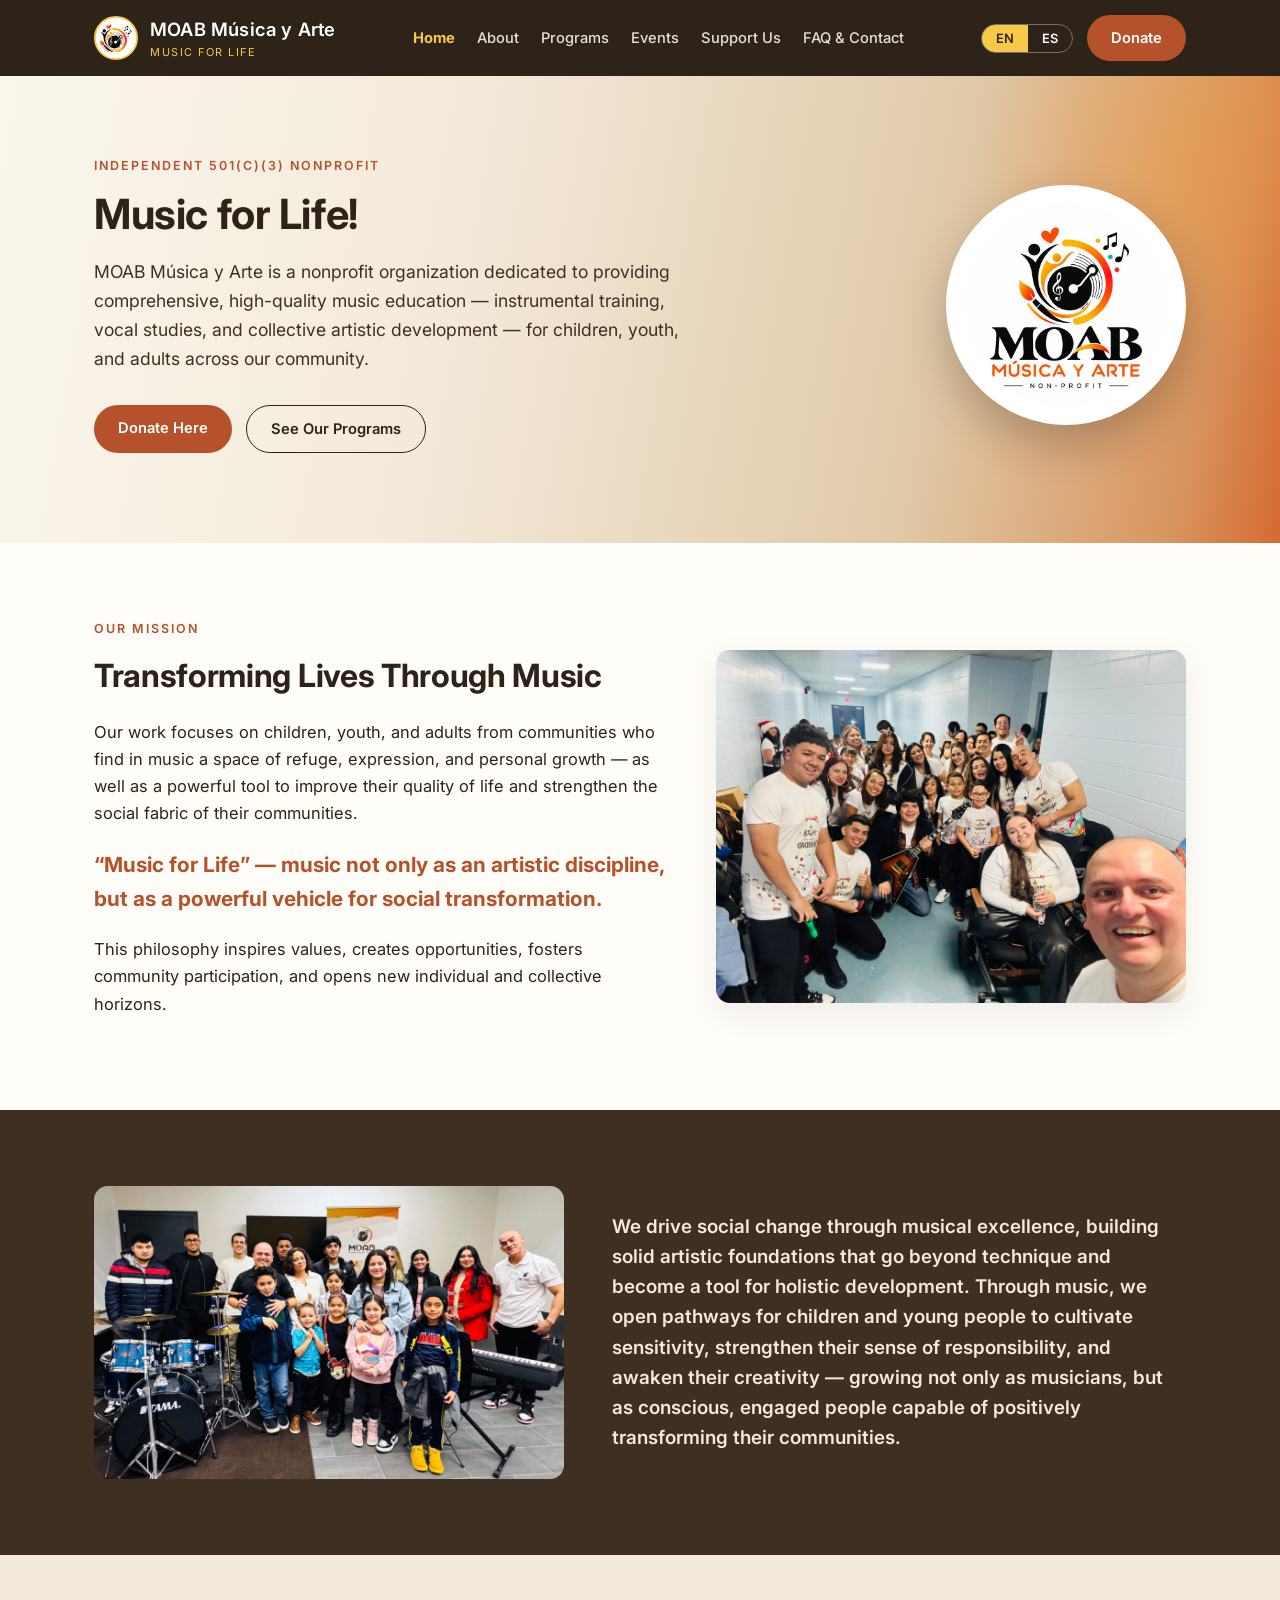
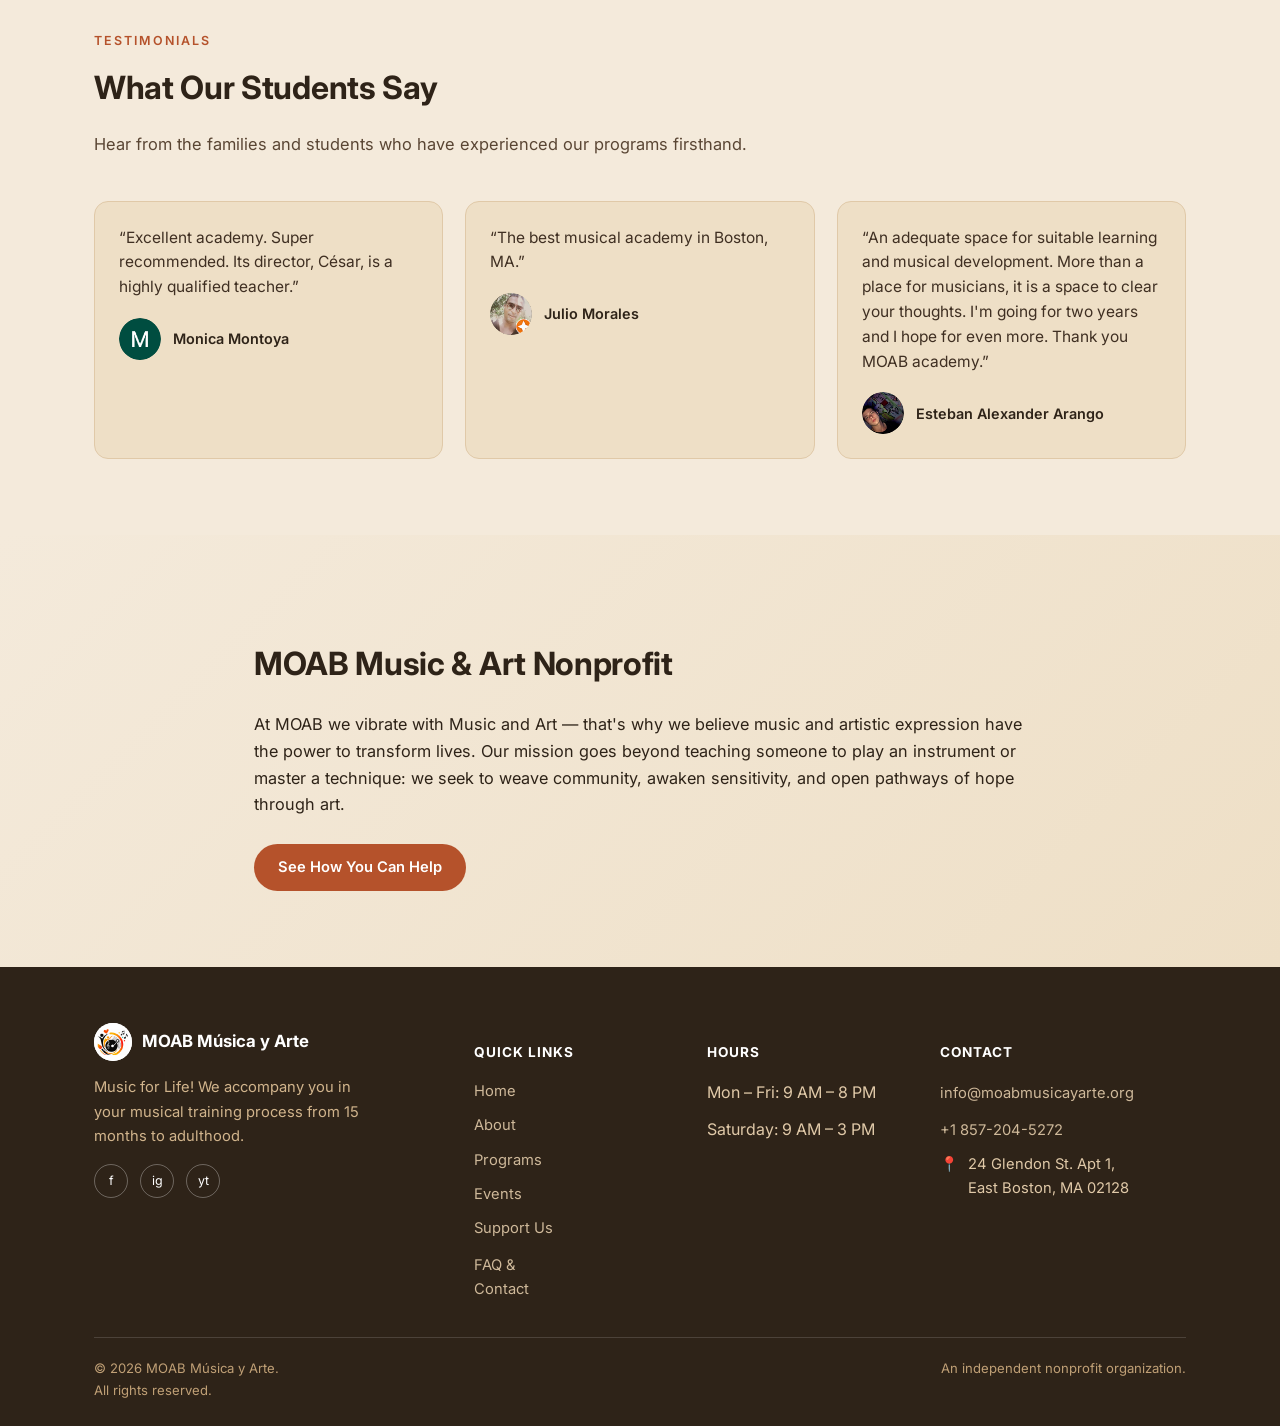
==== index.html @ 59fbeb90 "Add Givebutter widget library to all pages Co-Authored-By: Claude Opus 5.5 <noreply@anthropic.com> C" ====
<!DOCTYPE html>
<html lang="en" data-lang="en">
<head>
<meta charset="UTF-8">
<meta name="viewport" content="width=device-width, initial-scale=1.0">
<title>MOAB Música y Arte | Nonprofit — Music for Life</title>
<meta name="description" content="MOAB Música y Arte is an independent nonprofit dedicated to transforming lives through comprehensive music education for children, youth, and adults.">
<link rel="icon" type="image/png" href="images/favicon.png">
<link rel="preconnect" href="https://fonts.googleapis.com">
<link href="https://fonts.googleapis.com/css2?family=Inter:wght@400;500;600;700;800&display=swap" rel="stylesheet">
<link rel="stylesheet" href="css/styles.css">
<script async src="https://widgets.givebutter.com/latest.umd.cjs?acct=FN88a8VwuXgsl26n&p=other"></script>
</head>
<body>

<header>
  <div class="header-inner wrap">
    <a class="brand-group" href="index.html">
      <img src="images/logo-icon.png" alt="MOAB Música y Arte logo">
      <div class="brand">MOAB Música y Arte
        <small><span data-i18n-en>Music for Life</span><span data-i18n-es>Música para la Vida</span></small>
      </div>
    </a>
    <nav id="siteNav">
      <a href="index.html" class="active"><span data-i18n-en>Home</span><span data-i18n-es>Inicio</span></a>
      <a href="pages/about.html"><span data-i18n-en>About</span><span data-i18n-es>Nosotros</span></a>
      <a href="pages/programs.html"><span data-i18n-en>Programs</span><span data-i18n-es>Programas</span></a>
      <a href="pages/events.html"><span data-i18n-en>Events</span><span data-i18n-es>Eventos</span></a>
      <a href="pages/support.html"><span data-i18n-en>Support Us</span><span data-i18n-es>Apóyanos</span></a>
      <a href="pages/faq-contact.html"><span data-i18n-en>FAQ &amp; Contact</span><span data-i18n-es>FAQ y Contacto</span></a>
    </nav>
    <div class="header-actions">
      <div class="lang-toggle">
        <button type="button" data-set-lang="en" class="active">EN</button>
        <button type="button" data-set-lang="es">ES</button>
      </div>
      <a class="btn btn-gold" href="https://www.zeffy.com/en-US/donation-form/donate-to-make-a-difference-20877" target="_blank" rel="noopener">
        <span data-i18n-en>Donate</span><span data-i18n-es>Donar</span>
      </a>
      <button type="button" class="nav-toggle" id="navToggle" aria-label="Toggle navigation" aria-expanded="false">&#9776;</button>
    </div>
  </div>
</header>

<section class="hero">
  <div class="wrap hero-inner">
    <div class="hero-text">
      <div class="eyebrow"><span data-i18n-en>Independent 501(c)(3) Nonprofit</span><span data-i18n-es>Organización Sin Fines de Lucro Independiente</span></div>
      <h1><span data-i18n-en>Music for Life!</span><span data-i18n-es>¡Música para la Vida!</span></h1>
      <p class="lead">
        <span data-i18n-en>MOAB Música y Arte is a nonprofit organization dedicated to providing comprehensive, high-quality music education — instrumental training, vocal studies, and collective artistic development — for children, youth, and adults across our community.</span>
        <span data-i18n-es>MOAB Música y Arte es una organización sin fines de lucro dedicada a brindar educación musical integral y de alta calidad en formación instrumental, estudios vocales y procesos de desarrollo artístico colectivo, para niños, jóvenes y adultos de nuestra comunidad.</span>
      </p>
      <div class="hero-ctas">
        <a class="btn btn-gold" href="https://www.zeffy.com/en-US/donation-form/donate-to-make-a-difference-20877" target="_blank" rel="noopener">
          <span data-i18n-en>Donate Here</span><span data-i18n-es>Dona Aquí</span>
        </a>
        <a class="btn btn-outline" href="pages/programs.html"><span data-i18n-en>See Our Programs</span><span data-i18n-es>Ver Programas</span></a>
      </div>
    </div>
    <img class="hero-logo" src="images/logo.jpg" alt="MOAB Música y Arte logo">
  </div>
</section>

<section class="mission" id="mission">
  <div class="wrap mission-grid">
    <div>
      <div class="section-head" style="margin-bottom:0;">
        <div class="eyebrow"><span data-i18n-en>Our Mission</span><span data-i18n-es>Nuestra Misión</span></div>
        <h2><span data-i18n-en>Transforming Lives Through Music</span><span data-i18n-es>Transformando Vidas a través de la Música</span></h2>
      </div>
      <p>
        <span data-i18n-en>Our work focuses on children, youth, and adults from communities who find in music a space of refuge, expression, and personal growth — as well as a powerful tool to improve their quality of life and strengthen the social fabric of their communities.</span>
        <span data-i18n-es>Nuestro trabajo se centra en niños, jóvenes y adultos de comunidades que encuentran en la música un espacio de refugio, expresión y crecimiento personal, así como una poderosa herramienta para mejorar su calidad de vida y fortalecer el tejido social de sus entornos.</span>
      </p>
      <p class="quote">
        <span data-i18n-en>“Music for Life” — music not only as an artistic discipline, but as a powerful vehicle for social transformation.</span>
        <span data-i18n-es>«Música para la Vida» — la música no solo como disciplina artística, sino como un poderoso vehículo de transformación social.</span>
      </p>
      <p>
        <span data-i18n-en>This philosophy inspires values, creates opportunities, fosters community participation, and opens new individual and collective horizons.</span>
        <span data-i18n-es>Esta filosofía inspira valores, crea oportunidades, fomenta la participación comunitaria y abre nuevos horizontes individuales y colectivos.</span>
      </p>
    </div>
    <figure>
      <img src="images/gallery/students-group.jpg" alt="MOAB Música y Arte students">
    </figure>
  </div>
</section>

<section class="impact">
  <div class="wrap impact-grid">
    <figure>
      <img src="images/gallery/moab-in-boston.jpg" alt="MOAB Música y Arte in Boston">
    </figure>
    <p>
      <span data-i18n-en>We drive social change through musical excellence, building solid artistic foundations that go beyond technique and become a tool for holistic development. Through music, we open pathways for children and young people to cultivate sensitivity, strengthen their sense of responsibility, and awaken their creativity — growing not only as musicians, but as conscious, engaged people capable of positively transforming their communities.</span>
      <span data-i18n-es>Impulsamos el cambio social a través de la excelencia musical, construyendo bases artísticas sólidas que van más allá de la técnica y se convierten en una herramienta para el desarrollo integral. A través de la música, abrimos caminos para que niños y jóvenes cultiven la sensibilidad, fortalezcan su sentido de responsabilidad y despierten su creatividad, creciendo no solo como músicos, sino como personas conscientes y comprometidas, capaces de transformar positivamente sus comunidades.</span>
    </p>
  </div>
</section>

<section class="testimonials" id="testimonials">
  <div class="wrap">
    <div class="section-head">
      <div class="eyebrow">Testimonials</div>
      <h2><span data-i18n-en>What Our Students Say</span><span data-i18n-es>Lo Que Dicen Nuestros Estudiantes</span></h2>
      <p><span data-i18n-en>Hear from the families and students who have experienced our programs firsthand.</span><span data-i18n-es>Escucha a las familias y estudiantes que han vivido nuestros programas de primera mano.</span></p>
    </div>
    <div class="testimonial-grid">
      <div class="testimonial-card">
        <p class="quote-text">
          <span data-i18n-en>“Excellent academy. Super recommended. Its director, César, is a highly qualified teacher.”</span>
          <span data-i18n-es>«Excelente academia. Súper recomendada. Su director, César, es un profesor altamente calificado.»</span>
        </p>
        <div class="testimonial-author">
          <img src="images/testimonials/monica-montoya.png" alt="Monica Montoya">
          <span>Monica Montoya</span>
        </div>
      </div>
      <div class="testimonial-card">
        <p class="quote-text">
          <span data-i18n-en>“The best musical academy in Boston, MA.”</span>
          <span data-i18n-es>«La mejor academia musical en Boston, MA.»</span>
        </p>
        <div class="testimonial-author">
          <img src="images/testimonials/julio-morales.png" alt="Julio Morales">
          <span>Julio Morales</span>
        </div>
      </div>
      <div class="testimonial-card">
        <p class="quote-text">
          <span data-i18n-en>“An adequate space for suitable learning and musical development. More than a place for musicians, it is a space to clear your thoughts. I'm going for two years and I hope for even more. Thank you MOAB academy.”</span>
          <span data-i18n-es>«Un espacio adecuado para el aprendizaje y desarrollo musical. Más que un lugar para músicos, es un espacio para despejar la mente. Llevo dos años y espero muchos más. Gracias academia MOAB.»</span>
        </p>
        <div class="testimonial-author">
          <img src="images/testimonials/esteban-alexander-arango.png" alt="Esteban Alexander Arango">
          <span>Esteban Alexander Arango</span>
        </div>
      </div>
    </div>
  </div>
</section>

<section class="statement">
  <div class="wrap statement-inner">
    <h2><span data-i18n-en>MOAB Music &amp; Art Nonprofit</span><span data-i18n-es>MOAB Música y Arte Nonprofit</span></h2>
    <p>
      <span data-i18n-en>At MOAB we vibrate with Music and Art — that's why we believe music and artistic expression have the power to transform lives. Our mission goes beyond teaching someone to play an instrument or master a technique: we seek to weave community, awaken sensitivity, and open pathways of hope through art.</span>
      <span data-i18n-es>En MOAB vibramos con la Música y el Arte, es por esto que creemos que la música y las expresiones artísticas tienen el poder de transformar vidas. Nuestra misión va más allá de enseñar a tocar un instrumento o dominar una técnica: buscamos tejer comunidad, despertar sensibilidad y abrir caminos de esperanza a través del arte.</span>
    </p>
    <a class="btn" href="pages/support.html">
      <span data-i18n-en>See How You Can Help</span><span data-i18n-es>Mira Cómo Puedes Ayudar</span>
    </a>
  </div>
</section>

<footer id="contact">
  <div class="wrap">
    <div class="footer-grid">
      <div>
        <div class="footer-brand">
          <img src="images/logo-icon.png" alt="MOAB logo">
          <span>MOAB Música y Arte</span>
        </div>
        <p style="max-width:280px; font-size:0.92rem; color:#D1B48C;">
          <span data-i18n-en>Music for Life! We accompany you in your musical training process from 15 months to adulthood.</span>
          <span data-i18n-es>¡Música para la Vida! Te acompañamos en tu proceso de formación musical desde los 15 meses hasta la adultez.</span>
        </p>
        <div class="socials">
          <a href="https://www.facebook.com/moabacademiamusica" target="_blank" rel="noopener" aria-label="Facebook">f</a>
          <a href="https://www.instagram.com/moab_academia_musica/" target="_blank" rel="noopener" aria-label="Instagram">ig</a>
          <a href="https://youtube.com/@MoabAcademia?si=XvDRwm4BklLlCstu" target="_blank" rel="noopener" aria-label="YouTube">yt</a>
        </div>
      </div>
      <div>
        <h4><span data-i18n-en>Quick Links</span><span data-i18n-es>Enlaces</span></h4>
        <ul>
          <li><a href="index.html"><span data-i18n-en>Home</span><span data-i18n-es>Inicio</span></a></li>
          <li><a href="pages/about.html"><span data-i18n-en>About</span><span data-i18n-es>Nosotros</span></a></li>
          <li><a href="pages/programs.html"><span data-i18n-en>Programs</span><span data-i18n-es>Programas</span></a></li>
          <li><a href="pages/events.html"><span data-i18n-en>Events</span><span data-i18n-es>Eventos</span></a></li>
          <li><a href="pages/support.html"><span data-i18n-en>Support Us</span><span data-i18n-es>Apóyanos</span></a></li>
          <li><a href="pages/faq-contact.html">FAQ &amp; <span data-i18n-en>Contact</span><span data-i18n-es>Contacto</span></a></li>
        </ul>
      </div>
      <div>
        <h4><span data-i18n-en>Hours</span><span data-i18n-es>Horario</span></h4>
        <ul>
          <li><span data-i18n-en>Mon – Fri: 9 AM – 8 PM</span><span data-i18n-es>Lun – Vie: 9 AM – 8 PM</span></li>
          <li><span data-i18n-en>Saturday: 9 AM – 3 PM</span><span data-i18n-es>Sábado: 9 AM – 3 PM</span></li>
        </ul>
      </div>
      <div>
        <h4><span data-i18n-en>Contact</span><span data-i18n-es>Contacto</span></h4>
        <ul>
          <li><a href="mailto:info@moabmusicayarte.org">info@moabmusicayarte.org</a></li>
          <li><a href="tel:+18572045272">+1 857-204-5272</a></li>
          <li class="address-block">
            <span>&#128205;</span>
            <span>24 Glendon St. Apt 1,<br>East Boston, MA 02128</span>
          </li>
        </ul>
      </div>
    </div>
    <div class="footer-bottom">
      <span>&copy; 2026 MOAB Música y Arte. <span data-i18n-en>All rights reserved.</span><span data-i18n-es>Todos los derechos reservados.</span></span>
      <span data-i18n-en>An independent nonprofit organization.</span>
      <span data-i18n-es>Una organización independiente sin fines de lucro.</span>
    </div>
  </div>
</footer>

<script src="js/script.js"></script>
</body>
</html>
---- css/styles.css ----
:root{
  /* Brand palette (see "Paleta de colores — MOAB Music Academy") */
  /* Warm neutrals: backgrounds & surfaces */
  --neutral-50:#FAF6EC;
  --neutral-100:#F4EADB;
  --neutral-200:#EEDFC6;
  --neutral-300:#E0C9A8;
  --neutral-400:#D1B48C;
  --neutral-500:#C0A076;
  --neutral-600:#A88B5A;
  /* Accents: buttons & highlights */
  --yellow-light:#FDE4A7;
  --yellow:#F7C948;
  --orange:#F39C34;
  --accent:#D46A32;
  --accent-dark:#B5522B;
  /* Darks: menu & main text */
  --ink:#2E2318;
  --brown:#3F2F22;
  --brown-mid:#5A4634;
  --brown-light:#7A6247;

  --cream:var(--neutral-50);
  --paper:#FFFDF8;
  --muted:var(--brown-mid);
  --border:var(--neutral-200);
  --header-gradient:linear-gradient(100deg, #FAF6EC 0%, #F4EADB 35%, #E0C9A8 72%, #D9945E 92%, #D46A32 100%);
  --radius:14px;
  --shadow:0 10px 30px rgba(46,35,24,0.08);
}
*{box-sizing:border-box;}
html{scroll-behavior:smooth;}
body{
  margin:0;
  font-family:'Inter',sans-serif;
  color:var(--ink);
  background:var(--cream);
  line-height:1.65;
}
h1,h2,h3,h4,.brand{
  font-family:'Inter',sans-serif;
  font-weight:700;
  letter-spacing:-0.01em;
}
a{color:inherit;}
img{max-width:100%;display:block;}
.wrap{max-width:1140px;margin:0 auto;padding:0 24px;}
[data-i18n-es]{display:none;}
html[data-lang="es"] [data-i18n-en]{display:none;}
html[data-lang="es"] [data-i18n-es]{display:inline;}
html[data-lang="es"] span[data-i18n-es], html[data-lang="es"] p[data-i18n-es], html[data-lang="es"] div[data-i18n-es]{display:block;}
html[data-lang="en"] span[data-i18n-en], html[data-lang="en"] p[data-i18n-en], html[data-lang="en"] div[data-i18n-en]{display:block;}

/* HEADER */
header{
  position:sticky; top:0; z-index:50;
  background:var(--ink);
  color:#fff;
}
.header-inner{
  display:flex; align-items:center; justify-content:space-between;
  padding:14px 24px; gap:20px; flex-wrap:wrap;
}
.brand-group{display:flex; align-items:center; gap:12px; text-decoration:none;}
.brand-group img{width:44px; height:44px; border-radius:50%; border:2px solid var(--yellow); background:#fff; object-fit:contain;}
.brand{font-size:1.15rem; font-weight:600; color:#fff; letter-spacing:0.2px;}
.brand small{display:block; font-family:'Inter',sans-serif; font-weight:400; font-size:0.68rem; color:var(--yellow); letter-spacing:1.5px; text-transform:uppercase;}
nav{display:flex; align-items:center; gap:22px; flex-wrap:wrap;}
nav a{
  font-size:0.92rem; font-weight:500; text-decoration:none;
  color:var(--neutral-50); opacity:0.9; transition:opacity .2s;
}
nav a:hover, nav a.active{opacity:1;}
nav a.active{color:var(--yellow); font-weight:700;}
.header-actions{display:flex; align-items:center; gap:14px;}
.lang-toggle{
  display:flex; border:1px solid rgba(255,255,255,0.35); border-radius:999px; overflow:hidden;
}
.lang-toggle button{
  border:none; background:transparent; color:#fff; padding:6px 14px; font-size:0.8rem; font-weight:600; cursor:pointer;
  font-family:'Inter',sans-serif;
}
.lang-toggle button.active{background:var(--yellow); color:var(--ink);}
.btn{
  display:inline-block; padding:11px 24px; border-radius:999px; font-weight:600; font-size:0.92rem;
  text-decoration:none; transition:transform .18s ease, box-shadow .18s ease;
}
.btn-gold{background:var(--accent-dark); color:#fff;}
.btn-gold:hover{transform:translateY(-2px); box-shadow:0 8px 18px rgba(181,82,43,0.35);}
.btn-outline{border:1.5px solid var(--ink); color:var(--ink); background:transparent;}
.btn-outline:hover{background:rgba(46,35,24,0.06);}

/* NAV TOGGLE (mobile) */
.nav-toggle{
  display:none; background:none; border:1px solid rgba(255,255,255,0.35); border-radius:8px;
  color:#fff; padding:7px 11px; font-size:1.05rem; cursor:pointer; line-height:1;
}

/* HERO (home) */
.hero{
  background:var(--header-gradient);
  color:var(--ink); padding:80px 0 90px; position:relative; overflow:hidden;
}
.hero::after{
  content:""; position:absolute; right:-120px; top:-120px; width:420px; height:420px;
  border-radius:50%; background:radial-gradient(circle, rgba(243,156,52,0.35), transparent 70%);
}
.hero-inner{
  position:relative; z-index:1;
  display:flex; align-items:center; justify-content:space-between; gap:48px;
}
.hero-text{max-width:640px;}
.hero-logo{
  width:240px; height:240px; flex-shrink:0; border-radius:50%; border:4px solid #fff;
  background:#fff; object-fit:contain; padding:14px; box-shadow:0 20px 45px rgba(46,35,24,0.28);
}
.eyebrow{
  color:var(--accent-dark); text-transform:uppercase; letter-spacing:2px; font-size:0.78rem; font-weight:600;
}
.hero h1{font-size:2.6rem; line-height:1.15; margin:14px 0 18px; font-weight:700; color:var(--ink);}
.hero p.lead{font-size:1.1rem; color:var(--brown); max-width:600px; margin-bottom:32px;}
.hero-ctas{display:flex; gap:14px; flex-wrap:wrap;}

/* PAGE HERO (inner pages) */
.page-hero{
  background:var(--header-gradient);
  color:var(--ink); padding:88px 0; position:relative; overflow:hidden; min-height:440px; display:flex; align-items:center;
}
.page-hero::after{
  content:""; position:absolute; right:-100px; top:-100px; width:320px; height:320px;
  border-radius:50%; background:radial-gradient(circle, rgba(243,156,52,0.32), transparent 70%);
}
.page-hero::before{
  content:""; position:absolute; left:-90px; bottom:-130px; width:280px; height:280px;
  border-radius:50%; background:radial-gradient(circle, rgba(247,201,72,0.28), transparent 70%);
}
.page-hero-inner{
  position:relative; z-index:1; width:100%;
  display:grid; grid-template-columns:1.1fr 0.9fr; gap:48px; align-items:center;
}
.page-hero h1{font-size:2.3rem; margin:10px 0 8px; font-weight:700; color:var(--ink);}
.page-hero .crumbs{font-size:0.86rem; color:var(--brown-mid);}
.page-hero .crumbs a{text-decoration:none; opacity:0.85;}
.page-hero .crumbs a:hover{opacity:1;}
.page-hero p.lead{font-size:1.04rem; color:var(--brown); max-width:520px; margin:8px 0 0;}
.page-hero-media{position:relative;}
.page-hero-media::before{
  content:""; position:absolute; top:-18px; left:-18px; width:74px; height:74px;
  border:3px solid var(--yellow); border-radius:50%; opacity:0.7; z-index:0;
}
.page-hero-media img{
  position:relative; z-index:1; width:100%; aspect-ratio:4/3; object-fit:cover;
  border-radius:var(--radius); box-shadow:0 20px 45px rgba(46,35,24,0.28); border:4px solid #fff;
}

section{padding:76px 0;}
.section-head{max-width:680px; margin-bottom:42px;}
.section-head .eyebrow{color:var(--accent-dark);}
.section-head h2{font-size:2rem; margin:10px 0 12px; font-weight:700; color:var(--ink);}
.section-head p{color:var(--muted); font-size:1.03rem;}

.mission{background:var(--paper);}
.mission-grid{display:grid; grid-template-columns:1.1fr 0.9fr; gap:48px; align-items:center;}
.mission-grid p{color:var(--ink); font-size:1.03rem; margin-bottom:16px;}
.mission-grid .quote{
  font-family:'Inter',sans-serif; font-size:1.3rem; color:var(--accent-dark); font-weight:700; margin:20px 0;
}
.mission-grid figure{margin:0; border-radius:var(--radius); overflow:hidden; box-shadow:var(--shadow);}
.mission-grid figure img{width:100%; height:100%; object-fit:cover;}

.impact{background:var(--brown); color:#fff;}
.impact-grid{display:grid; grid-template-columns:0.9fr 1.1fr; gap:48px; align-items:center;}
.impact-grid figure{margin:0; border-radius:var(--radius); overflow:hidden;}
.impact-grid figure img{width:100%;}
.impact-grid p{font-size:1.18rem; font-family:'Inter',sans-serif; font-weight:600; line-height:1.6; color:var(--neutral-100);}

.programs{background:var(--cream);}
.program-grid{
  display:grid; grid-template-columns:repeat(3, 1fr); gap:22px;
}
.program-card{
  background:var(--paper); border-radius:var(--radius); overflow:hidden; box-shadow:var(--shadow);
  border:1px solid var(--border);
}
.program-card img{width:100%; aspect-ratio:4/3.4; object-fit:cover;}
.program-card .program-caption{padding:14px 16px 18px;}
.program-card .program-caption h4{margin:0 0 4px; font-size:1rem; color:var(--ink);}
.program-card .program-caption p{margin:0; color:var(--muted); font-size:0.88rem; line-height:1.5;}

.support{background:var(--paper);}
.support-grid{display:grid; grid-template-columns:repeat(3, 1fr); gap:26px;}
.support-card{
  border:1px solid var(--border); border-radius:var(--radius); padding:28px; background:var(--cream);
  display:flex; flex-direction:column; gap:14px;
}
.support-card h3{margin:0; font-size:1.2rem; color:var(--ink);}
.support-card p{color:var(--muted); font-size:0.96rem; margin:0; flex-grow:1;}
.support-card .btn{align-self:flex-start;}
.support-card .tag{
  align-self:flex-start; background:var(--yellow-light); color:var(--brown); font-size:0.72rem; font-weight:700;
  text-transform:uppercase; letter-spacing:0.8px; padding:4px 10px; border-radius:999px;
}

.statement{
  background:linear-gradient(135deg, var(--neutral-100) 0%, var(--neutral-200) 100%);
  color:var(--ink);
}
.statement-inner{max-width:820px;}
.statement h2{font-size:2rem; margin-bottom:20px;}
.statement p{margin-bottom:16px; font-size:1.02rem;}
.statement .btn{margin-top:10px; background:var(--accent-dark); color:#fff;}
.statement .btn:hover{transform:translateY(-2px); box-shadow:0 8px 18px rgba(181,82,43,0.35);}

.faq{background:var(--cream);}
.faq-item{
  border-bottom:1px solid var(--border); padding:20px 0;
}
.faq-item summary{
  cursor:pointer; font-weight:600; font-size:1.05rem; color:var(--ink); list-style:none;
  display:flex; justify-content:space-between; align-items:center; gap:16px;
}
.faq-item summary::-webkit-details-marker{display:none;}
.faq-item summary::after{content:"+"; font-size:1.4rem; color:var(--accent); flex-shrink:0; font-weight:400;}
.faq-item[open] summary::after{content:"\2212";}
.faq-item p{color:var(--muted); margin:14px 0 0; font-size:0.97rem;}

/* ABOUT */
.about{background:var(--paper);}
.about-lead{max-width:720px; margin-bottom:36px; color:var(--muted); font-size:1.03rem;}
.about-features{display:grid; grid-template-columns:repeat(3,1fr); gap:24px; margin-bottom:48px;}
.about-feature{
  display:flex; gap:16px; align-items:flex-start; padding:22px; border:1px solid var(--border);
  border-radius:var(--radius); background:var(--cream);
}
.about-feature img{width:52px; height:52px; border-radius:50%; flex-shrink:0; object-fit:cover;}
.about-feature p{margin:0; color:var(--muted); font-size:0.93rem; line-height:1.55;}
.about-gallery{display:grid; grid-template-columns:repeat(3,1fr); gap:18px;}
.about-gallery img{width:100%; height:230px; object-fit:cover; border-radius:var(--radius); box-shadow:var(--shadow);}

/* TEAM */
.team{background:var(--cream);}
.team-grid{display:grid; grid-template-columns:repeat(4,1fr); gap:22px;}
.team-card{background:var(--paper); border:1px solid var(--border); border-radius:var(--radius); overflow:hidden; text-align:center; box-shadow:var(--shadow);}
.team-card img{width:100%; aspect-ratio:1/1; object-fit:cover;}
.team-card .team-info{padding:16px 14px 20px;}
.team-card h4{margin:0 0 4px; font-size:1rem; color:var(--ink);}
.team-card p{margin:0; color:var(--muted); font-size:0.84rem;}

/* EVENTS */
.events{background:var(--paper);}
.events-grid{columns:4; column-gap:18px;}
.events-grid figure{margin:0 0 18px; break-inside:avoid; border-radius:var(--radius); overflow:hidden; box-shadow:var(--shadow);}
.events-grid img{width:100%; display:block;}

/* TESTIMONIALS */
.testimonials{background:var(--neutral-100); color:var(--ink);}
.testimonial-grid{display:grid; grid-template-columns:repeat(3,1fr); gap:22px;}
.testimonial-card{background:var(--neutral-200); border:1px solid var(--neutral-300); border-radius:var(--radius); padding:24px;}
.testimonial-card p.quote-text{font-size:0.97rem; color:var(--brown); margin:0 0 18px; line-height:1.6;}
.testimonial-author{display:flex; align-items:center; gap:12px;}
.testimonial-author img{width:42px; height:42px; border-radius:50%; object-fit:cover;}
.testimonial-author span{font-weight:600; font-size:0.9rem;}

/* QR NOTE */
.qr-note{
  margin-top:32px; display:flex; align-items:center; gap:20px; padding:20px; border:1px solid var(--border);
  border-radius:var(--radius); background:var(--cream); max-width:540px;
}
.qr-note img{width:88px; height:88px; border-radius:8px; flex-shrink:0; object-fit:cover;}
.qr-note p{margin:0; color:var(--muted); font-size:0.9rem;}

.address-block{display:flex; gap:10px; align-items:flex-start; font-size:0.92rem; color:var(--neutral-300);}

/* CONTACT PAGE */
.contact{background:var(--paper);}
.contact-grid{display:grid; grid-template-columns:1fr 1fr; gap:48px; align-items:start;}
.contact-card{
  border:1px solid var(--border); border-radius:var(--radius); background:var(--cream); padding:28px;
  display:flex; flex-direction:column; gap:18px;
}
.contact-row{display:flex; gap:14px; align-items:flex-start;}
.contact-row .icon{
  width:40px; height:40px; border-radius:50%; background:var(--accent); color:#fff; flex-shrink:0;
  display:flex; align-items:center; justify-content:center; font-size:1rem;
}
.contact-row h4{margin:0 0 4px; font-size:0.95rem; color:var(--ink);}
.contact-row p, .contact-row a{margin:0; color:var(--muted); font-size:0.93rem; text-decoration:none;}
.contact-row a:hover{color:var(--accent-dark);}
.map-frame{border-radius:var(--radius); overflow:hidden; box-shadow:var(--shadow); border:1px solid var(--border);}
.map-frame iframe{width:100%; height:340px; border:0; display:block;}

footer{background:var(--ink); color:var(--neutral-300); padding:56px 0 24px;}
.footer-grid{
  display:grid; grid-template-columns:1.4fr 0.8fr 0.8fr 1fr; gap:36px; margin-bottom:36px;
}
.footer-grid h4{color:#fff; font-family:'Inter',sans-serif; font-size:0.85rem; text-transform:uppercase; letter-spacing:1px; margin-bottom:16px;}
.footer-brand{display:flex; align-items:center; gap:10px; margin-bottom:14px;}
.footer-brand img{width:38px; height:38px; border-radius:50%; background:#fff; object-fit:contain;}
.footer-brand span{font-family:'Inter',sans-serif; font-weight:700; color:#fff; font-size:1.05rem;}
.footer-grid ul{list-style:none; padding:0; margin:0; display:flex; flex-direction:column; gap:10px;}
.footer-grid ul a{text-decoration:none; color:var(--neutral-300); font-size:0.92rem; opacity:0.9;}
.footer-grid ul a:hover{opacity:1; color:var(--yellow);}
.socials{display:flex; gap:12px; margin-top:16px;}
.socials a{
  width:34px; height:34px; border-radius:50%; border:1px solid rgba(255,255,255,0.3);
  display:flex; align-items:center; justify-content:center; font-size:0.78rem; text-decoration:none; color:#fff;
}
.footer-bottom{
  border-top:1px solid rgba(255,255,255,0.14); padding-top:20px; display:flex; justify-content:space-between;
  flex-wrap:wrap; gap:10px; font-size:0.82rem; color:var(--neutral-500);
}

@media (max-width:860px){
  .mission-grid, .impact-grid, .contact-grid{grid-template-columns:1fr;}
  .program-grid, .support-grid{grid-template-columns:repeat(2,1fr);}
  .about-features, .about-gallery{grid-template-columns:repeat(2,1fr);}
  .team-grid{grid-template-columns:repeat(2,1fr);}
  .events-grid{columns:2;}
  .testimonial-grid{grid-template-columns:1fr;}
  .footer-grid{grid-template-columns:1fr 1fr;}
  .page-hero{min-height:0; padding:48px 0;}
  .page-hero-inner{grid-template-columns:1fr;}
  .page-hero-media{order:-1; max-width:360px; margin:0 auto;}
  .hero-inner{flex-direction:column; text-align:center;}
  .hero-logo{width:140px; height:140px; order:-1;}
  .hero-ctas{justify-content:center;}
  nav{
    display:none; position:absolute; top:100%; left:0; right:0; background:var(--ink);
    flex-direction:column; align-items:flex-start; gap:0; padding:8px 24px 18px; box-shadow:var(--shadow);
  }
  nav.open{display:flex;}
  nav a{padding:10px 0; width:100%; border-bottom:1px solid rgba(255,255,255,0.08);}
  .nav-toggle{display:inline-flex;}
}
@media (max-width:520px){
  .program-grid, .support-grid, .about-features, .about-gallery, .team-grid{grid-template-columns:1fr;}
  .events-grid{columns:1;}
  .hero h1{font-size:2rem;}
  .page-hero h1{font-size:1.7rem;}
  .qr-note{flex-direction:column; align-items:flex-start;}
}
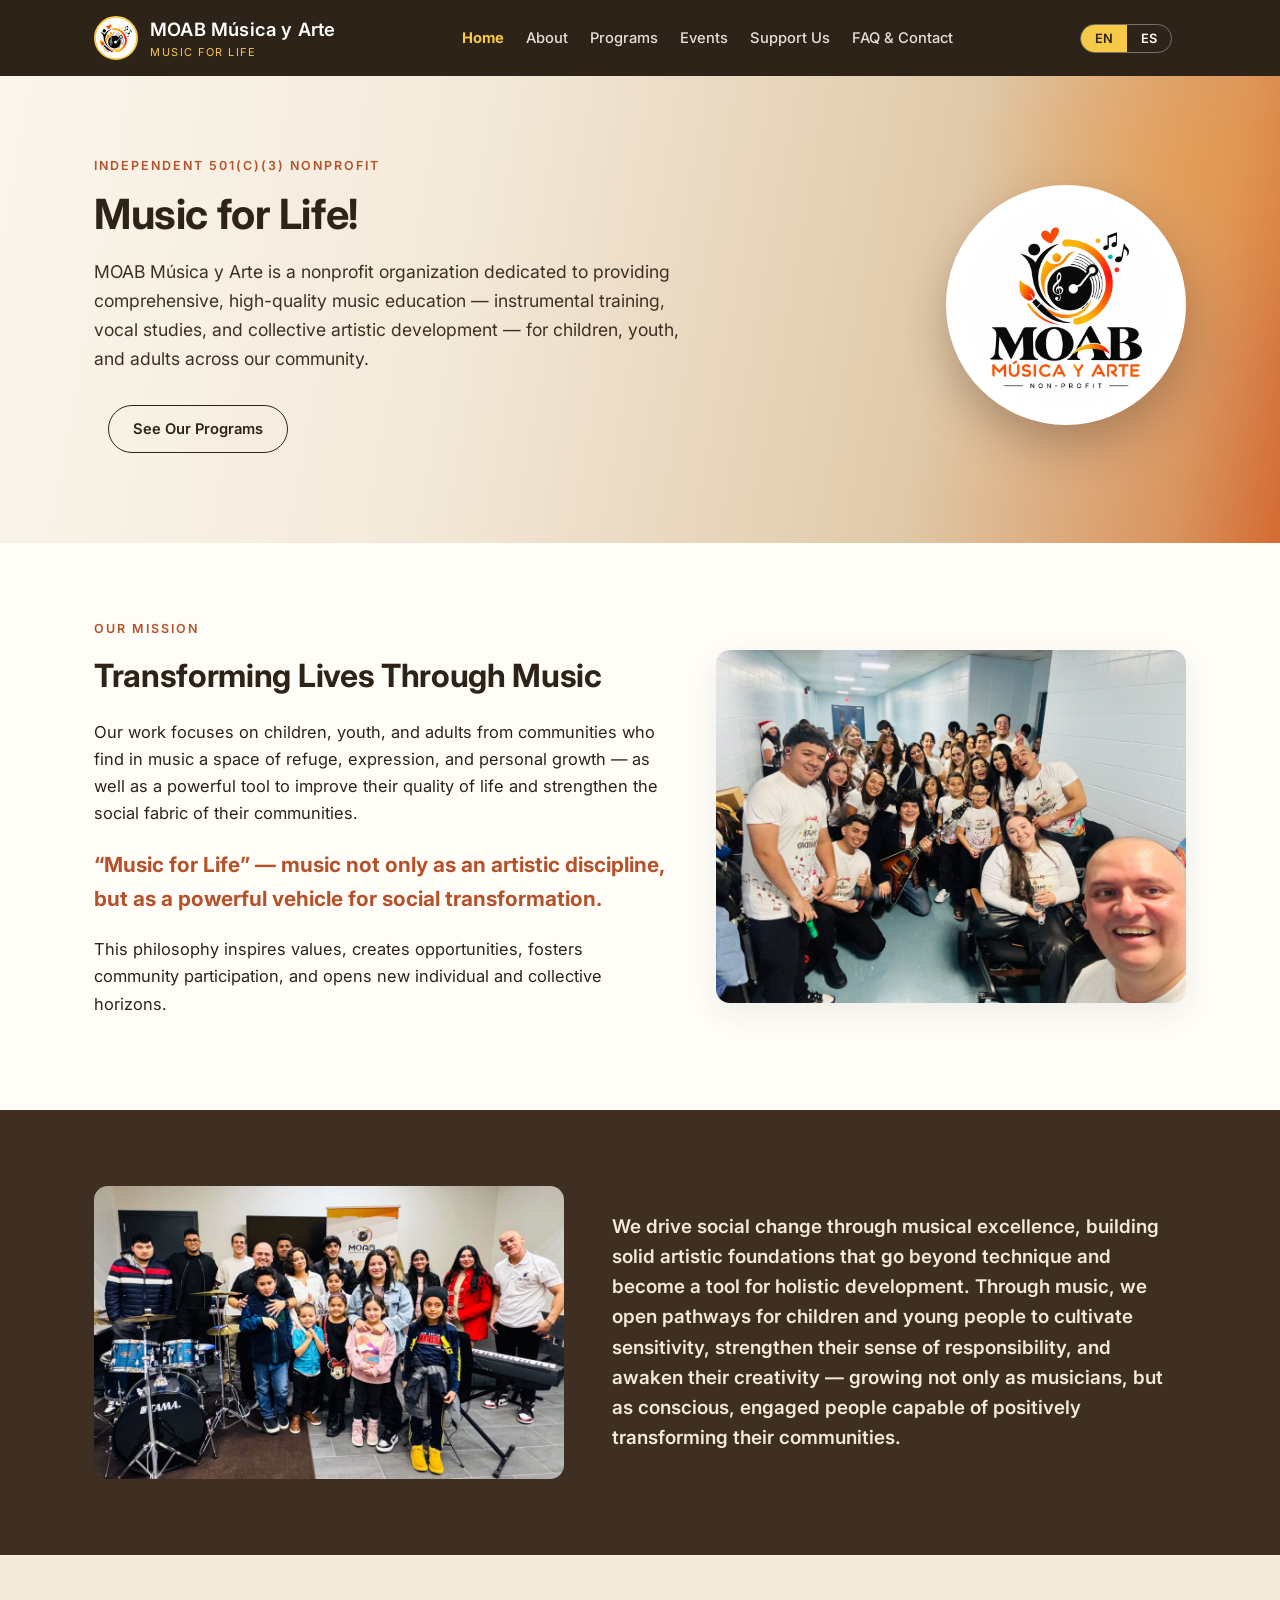
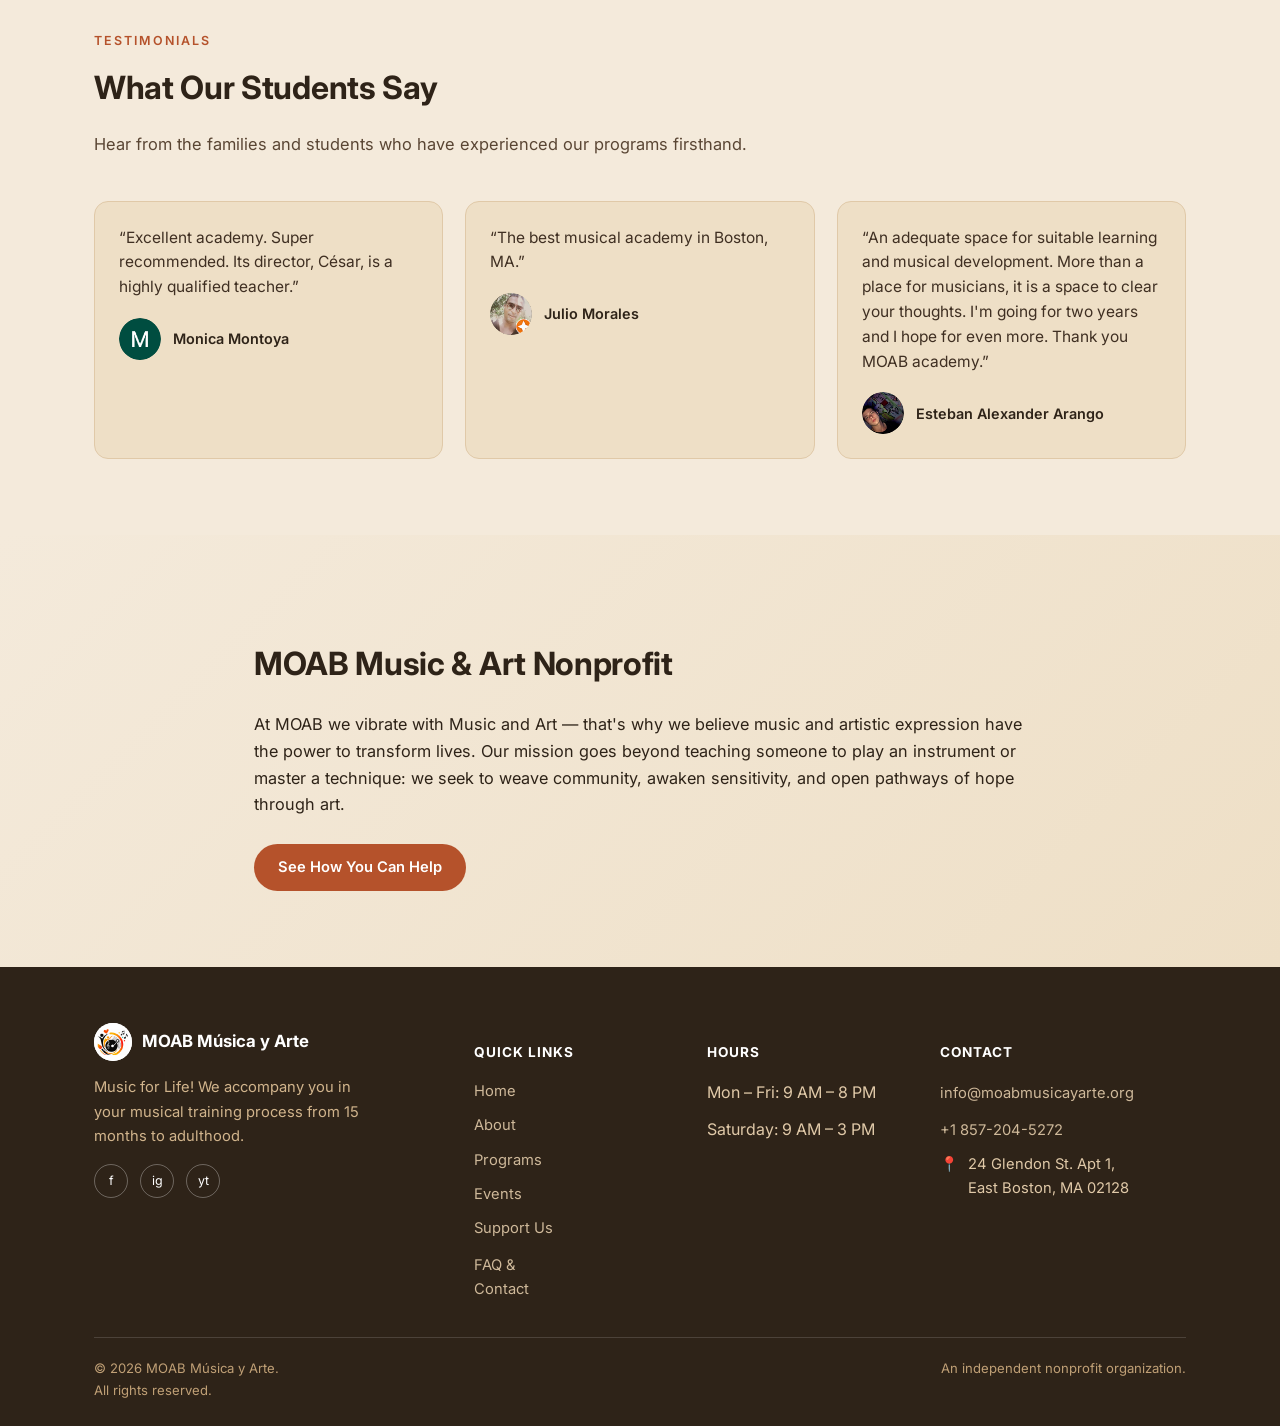
==== commit 9e1ecd15: "Replace Zeffy donate buttons with Givebutter widget Swap the header Donate button (all pages), the h" ====
--- a/index.html
+++ b/index.html
@@ -34,9 +34,7 @@
         <button type="button" data-set-lang="en" class="active">EN</button>
         <button type="button" data-set-lang="es">ES</button>
       </div>
-      <a class="btn btn-gold" href="https://www.zeffy.com/en-US/donation-form/donate-to-make-a-difference-20877" target="_blank" rel="noopener">
-        <span data-i18n-en>Donate</span><span data-i18n-es>Donar</span>
-      </a>
+      <givebutter-widget id="j2OKJa"></givebutter-widget>
       <button type="button" class="nav-toggle" id="navToggle" aria-label="Toggle navigation" aria-expanded="false">&#9776;</button>
     </div>
   </div>
@@ -52,9 +50,7 @@
         <span data-i18n-es>MOAB Música y Arte es una organización sin fines de lucro dedicada a brindar educación musical integral y de alta calidad en formación instrumental, estudios vocales y procesos de desarrollo artístico colectivo, para niños, jóvenes y adultos de nuestra comunidad.</span>
       </p>
       <div class="hero-ctas">
-        <a class="btn btn-gold" href="https://www.zeffy.com/en-US/donation-form/donate-to-make-a-difference-20877" target="_blank" rel="noopener">
-          <span data-i18n-en>Donate Here</span><span data-i18n-es>Dona Aquí</span>
-        </a>
+        <givebutter-widget id="j2OKJa"></givebutter-widget>
         <a class="btn btn-outline" href="pages/programs.html"><span data-i18n-en>See Our Programs</span><span data-i18n-es>Ver Programas</span></a>
       </div>
     </div>
--- a/css/styles.css
+++ b/css/styles.css
@@ -87,6 +87,7 @@
 }
 .btn-gold{background:var(--accent-dark); color:#fff;}
 .btn-gold:hover{transform:translateY(-2px); box-shadow:0 8px 18px rgba(181,82,43,0.35);}
+givebutter-widget{display:inline-block;}
 .btn-outline{border:1.5px solid var(--ink); color:var(--ink); background:transparent;}
 .btn-outline:hover{background:rgba(46,35,24,0.06);}
 
@@ -195,7 +196,7 @@
 }
 .support-card h3{margin:0; font-size:1.2rem; color:var(--ink);}
 .support-card p{color:var(--muted); font-size:0.96rem; margin:0; flex-grow:1;}
-.support-card .btn{align-self:flex-start;}
+.support-card .btn, .support-card givebutter-widget{align-self:flex-start;}
 .support-card .tag{
   align-self:flex-start; background:var(--yellow-light); color:var(--brown); font-size:0.72rem; font-weight:700;
   text-transform:uppercase; letter-spacing:0.8px; padding:4px 10px; border-radius:999px;
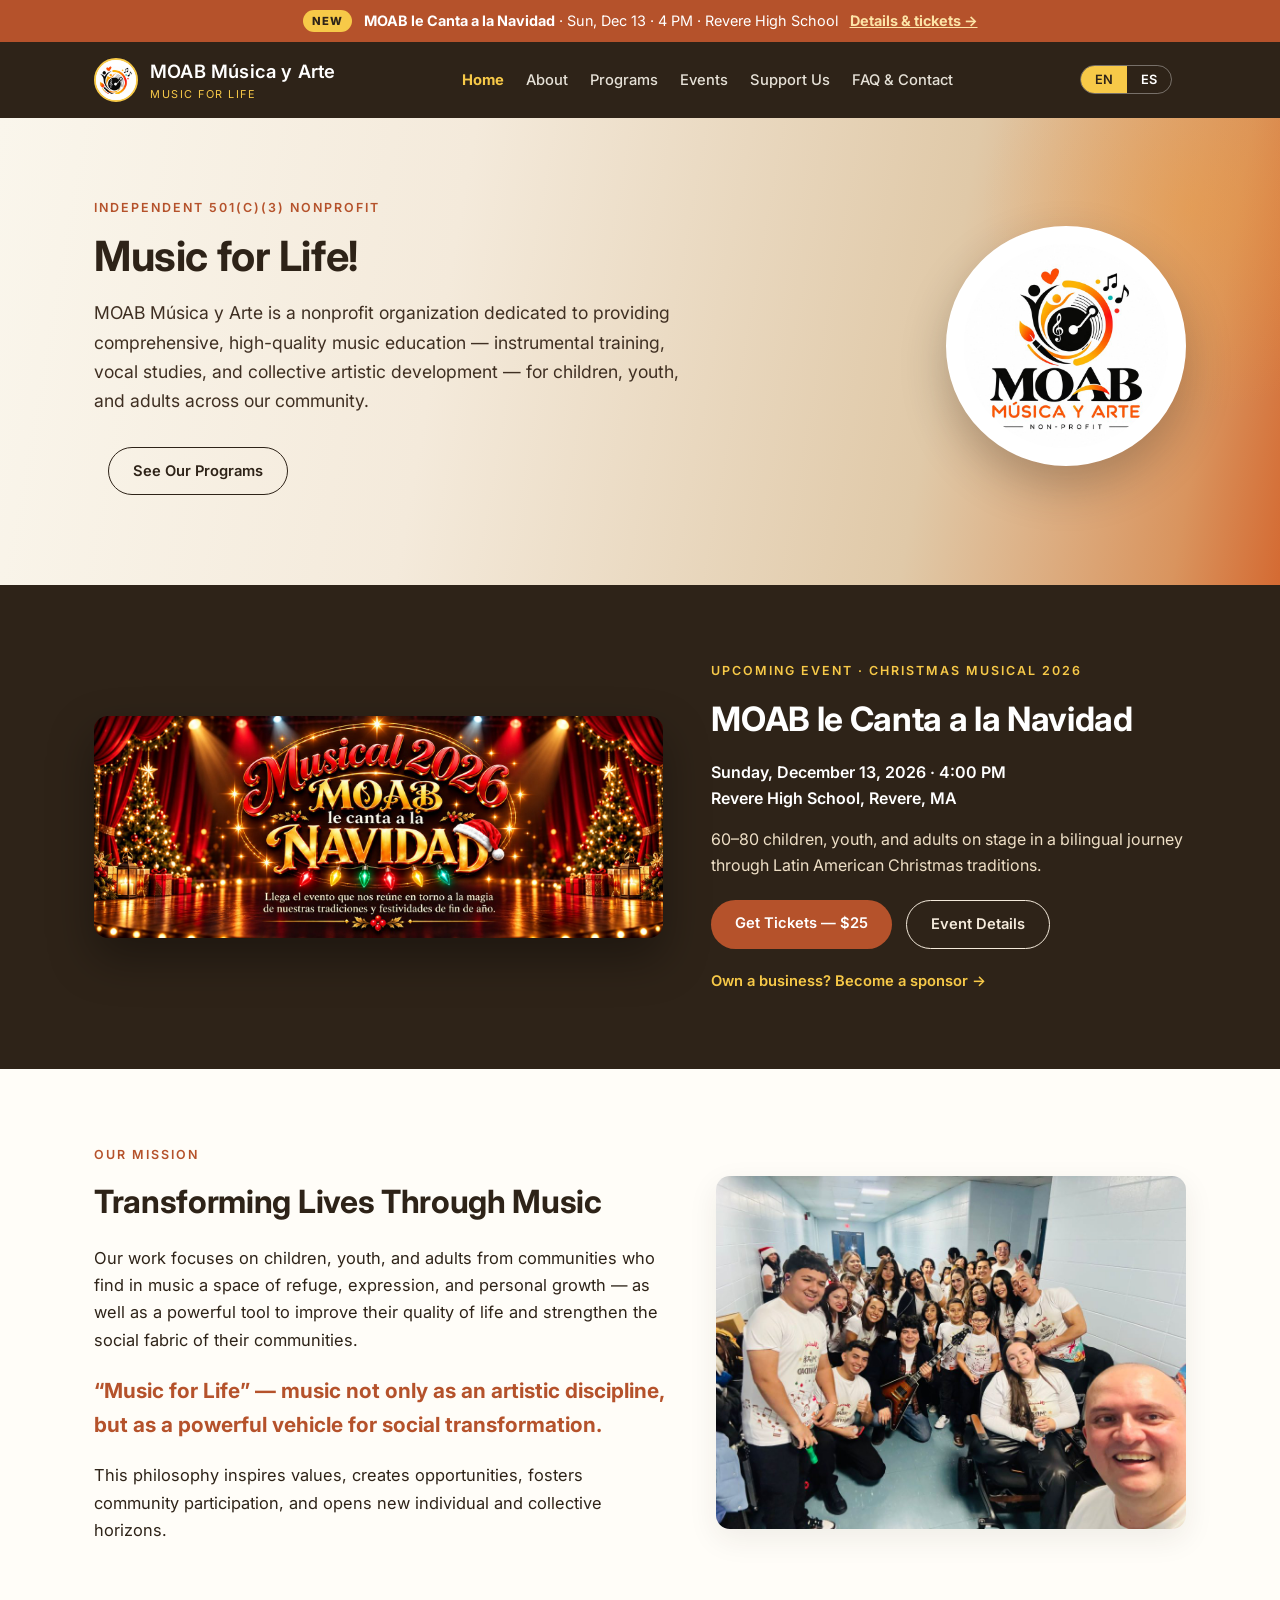
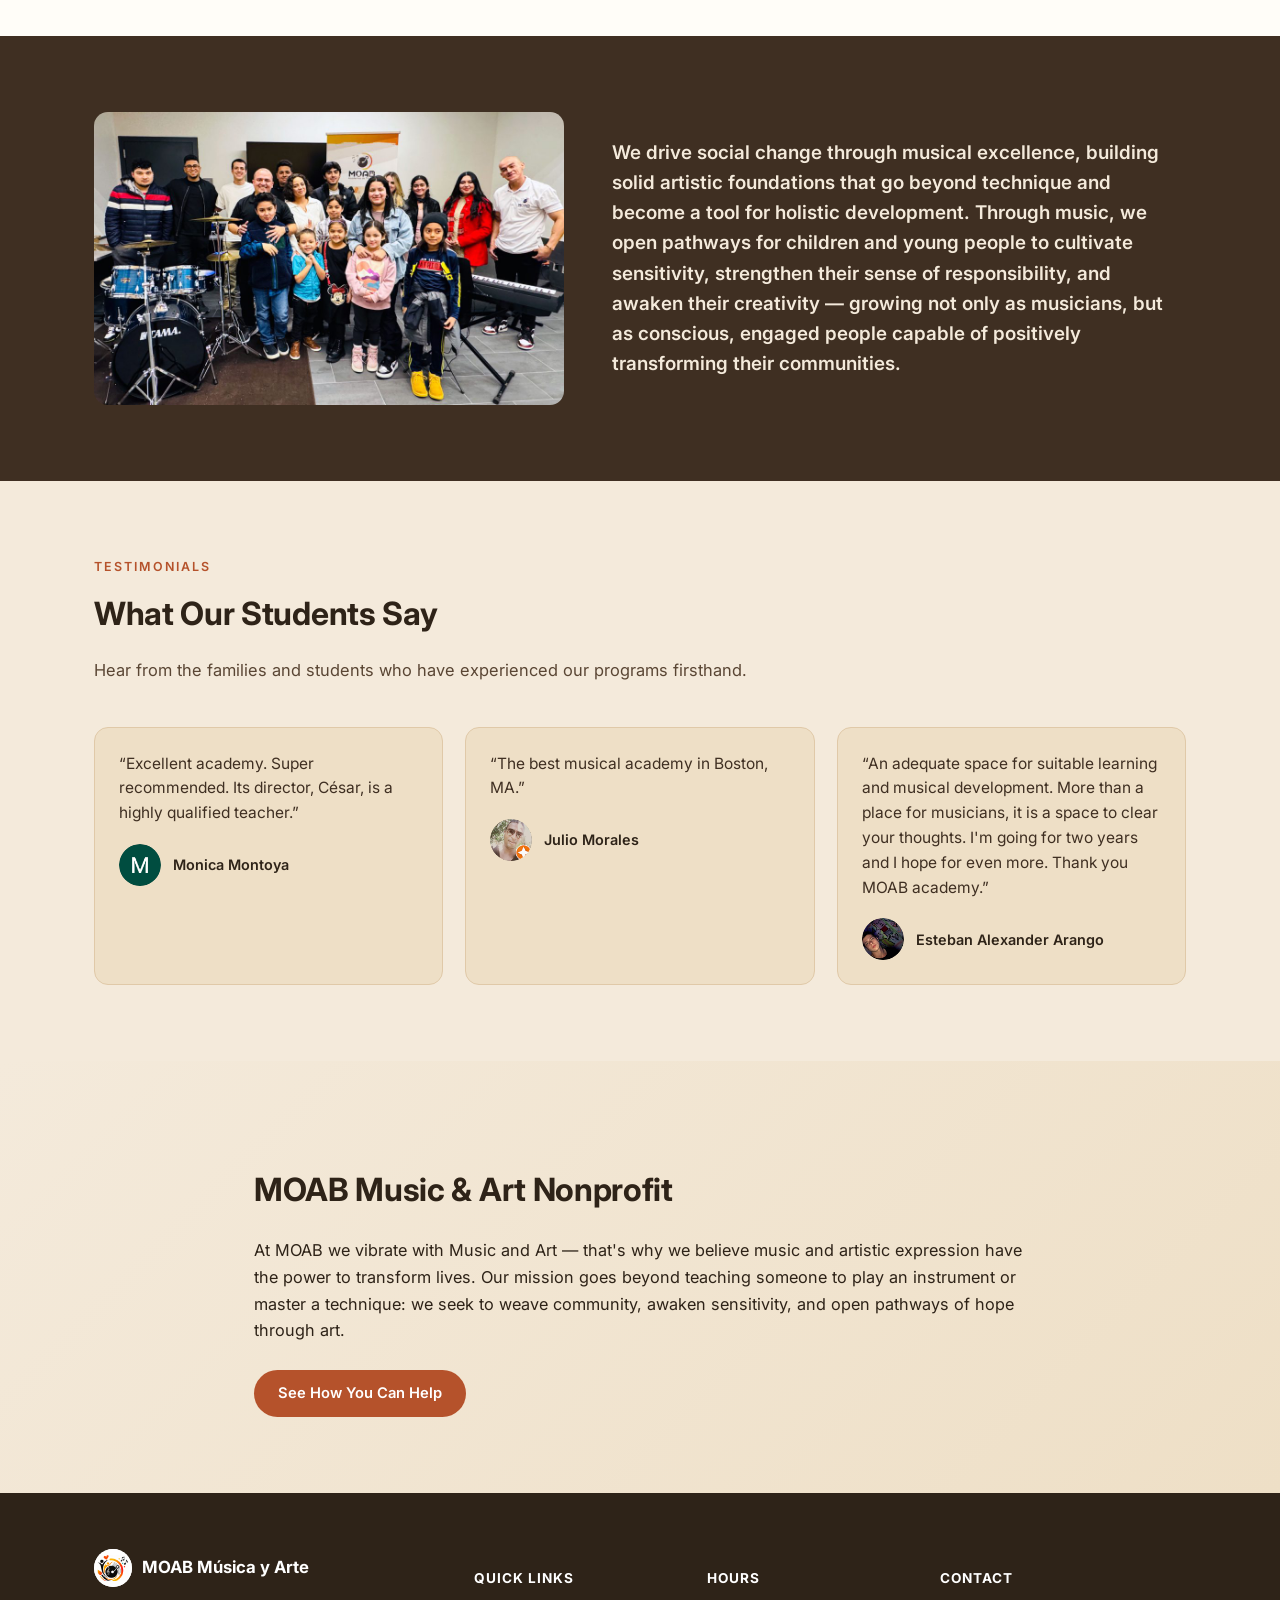
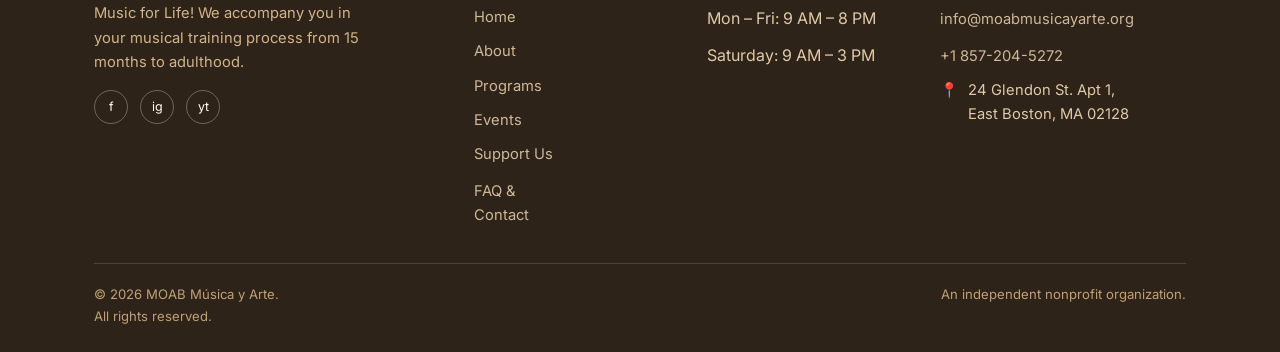
==== commit 652a309f: "Promote the 2026 Christmas musical on the home page Add an announcement bar above the header and a f" ====
--- a/index.html
+++ b/index.html
@@ -13,6 +13,12 @@
 </head>
 <body>
 
+<a class="announce-bar" href="pages/musical-navidad-2026.html">
+  <span class="announce-tag"><span data-i18n-en>New</span><span data-i18n-es>Nuevo</span></span>
+  <span class="announce-text"><strong>MOAB le Canta a la Navidad</strong> · <span data-i18n-en>Sun, Dec 13 · 4 PM · Revere High School</span><span data-i18n-es>Dom 13 dic · 4 PM · Revere High School</span></span>
+  <span class="announce-cta"><span data-i18n-en>Details &amp; tickets &rarr;</span><span data-i18n-es>Detalles y entradas &rarr;</span></span>
+</a>
+
 <header>
   <div class="header-inner wrap">
     <a class="brand-group" href="index.html">
@@ -58,6 +64,28 @@
   </div>
 </section>
 
+<section class="musical-promo" id="musical-2026">
+  <div class="wrap musical-promo-grid">
+    <a class="musical-promo-media" href="pages/musical-navidad-2026.html">
+      <img src="images/events/musical-navidad-2026-banner.jpg" alt="Musical 2026 — MOAB le canta a la Navidad">
+    </a>
+    <div>
+      <div class="eyebrow"><span data-i18n-en>Upcoming Event · Christmas Musical 2026</span><span data-i18n-es>Próximo Evento · Musical de Navidad 2026</span></div>
+      <h2>MOAB le Canta a la Navidad</h2>
+      <p class="musical-promo-when">
+        <span data-i18n-en>Sunday, December 13, 2026 · 4:00 PM</span><span data-i18n-es>Domingo 13 de diciembre de 2026 · 4:00 PM</span>
+        <span>Revere High School, Revere, MA</span>
+      </p>
+      <p><span data-i18n-en>60–80 children, youth, and adults on stage in a bilingual journey through Latin American Christmas traditions.</span><span data-i18n-es>De 60 a 80 niños, jóvenes y adultos en escena, en un recorrido bilingüe por las tradiciones navideñas de Latinoamérica.</span></p>
+      <div class="hero-ctas">
+        <a class="btn btn-gold" href="https://givebutter.com/moab-navidad-2026" target="_blank" rel="noopener"><span data-i18n-en>Get Tickets — $25</span><span data-i18n-es>Entradas — $25</span></a>
+        <a class="btn btn-light" href="pages/musical-navidad-2026.html"><span data-i18n-en>Event Details</span><span data-i18n-es>Detalles del Evento</span></a>
+      </div>
+      <a class="musical-promo-sponsor" href="pages/musical-navidad-2026-sponsors.html"><span data-i18n-en>Own a business? Become a sponsor &rarr;</span><span data-i18n-es>¿Tienes un negocio? Hazte patrocinador &rarr;</span></a>
+    </div>
+  </div>
+</section>
+
 <section class="mission" id="mission">
   <div class="wrap mission-grid">
     <div>
--- a/css/styles.css
+++ b/css/styles.css
@@ -51,6 +51,19 @@
 html[data-lang="es"] span[data-i18n-es], html[data-lang="es"] p[data-i18n-es], html[data-lang="es"] div[data-i18n-es]{display:block;}
 html[data-lang="en"] span[data-i18n-en], html[data-lang="en"] p[data-i18n-en], html[data-lang="en"] div[data-i18n-en]{display:block;}
 
+/* ANNOUNCEMENT BAR */
+.announce-bar{
+  display:flex; align-items:center; justify-content:center; gap:12px; flex-wrap:wrap;
+  background:var(--accent-dark); color:#fff; text-decoration:none; padding:9px 16px; font-size:0.9rem; text-align:center;
+}
+.announce-bar:hover .announce-cta{text-decoration:underline;}
+.announce-tag{
+  background:var(--yellow); color:var(--ink); font-size:0.7rem; font-weight:800; text-transform:uppercase;
+  letter-spacing:1px; padding:2px 9px; border-radius:999px;
+}
+.announce-cta{font-weight:700; color:var(--yellow-light);}
+html[data-lang="en"] .announce-bar span[data-i18n-en], html[data-lang="es"] .announce-bar span[data-i18n-es]{display:inline;}
+
 /* HEADER */
 header{
   position:sticky; top:0; z-index:50;
@@ -142,6 +155,7 @@
 .page-hero h1{font-size:2.3rem; margin:10px 0 8px; font-weight:700; color:var(--ink);}
 .page-hero .crumbs{font-size:0.86rem; color:var(--brown-mid);}
 .page-hero .crumbs a{text-decoration:none; opacity:0.85;}
+html[data-lang="en"] .crumbs span[data-i18n-en], html[data-lang="es"] .crumbs span[data-i18n-es]{display:inline;}
 .page-hero .crumbs a:hover{opacity:1;}
 .page-hero p.lead{font-size:1.04rem; color:var(--brown); max-width:520px; margin:8px 0 0;}
 .page-hero-media{position:relative;}
@@ -159,6 +173,23 @@
 .section-head .eyebrow{color:var(--accent-dark);}
 .section-head h2{font-size:2rem; margin:10px 0 12px; font-weight:700; color:var(--ink);}
 .section-head p{color:var(--muted); font-size:1.03rem;}
+
+.musical-promo{background:var(--ink); color:#fff;}
+.musical-promo-grid{display:grid; grid-template-columns:1.2fr 1fr; gap:48px; align-items:center;}
+.musical-promo-media{display:block; border-radius:var(--radius); overflow:hidden; box-shadow:0 20px 45px rgba(0,0,0,0.35);}
+.musical-promo-media img{width:100%; height:auto; transition:transform .3s ease;}
+.musical-promo-media:hover img{transform:scale(1.02);}
+.musical-promo .eyebrow{color:var(--yellow);}
+.musical-promo h2{font-size:2.1rem; margin:10px 0 12px; color:#fff;}
+.musical-promo p{color:var(--neutral-200); margin:0 0 14px;}
+.musical-promo p.musical-promo-when{color:#fff; font-weight:600;}
+.musical-promo-when span{display:block !important;}
+html[data-lang="en"] .musical-promo-when span[data-i18n-es], html[data-lang="es"] .musical-promo-when span[data-i18n-en]{display:none !important;}
+.musical-promo .hero-ctas{margin-top:22px;}
+.btn-light{border:1.5px solid var(--neutral-100); color:var(--neutral-100); background:transparent;}
+.btn-light:hover{background:rgba(255,255,255,0.1);}
+.musical-promo-sponsor{display:inline-block; margin-top:20px; color:var(--yellow); font-weight:600; font-size:0.92rem; text-decoration:none;}
+.musical-promo-sponsor:hover{text-decoration:underline;}
 
 .mission{background:var(--paper);}
 .mission-grid{display:grid; grid-template-columns:1.1fr 0.9fr; gap:48px; align-items:center;}
@@ -252,6 +283,65 @@
 .events-grid{columns:4; column-gap:18px;}
 .events-grid figure{margin:0 0 18px; break-inside:avoid; border-radius:var(--radius); overflow:hidden; box-shadow:var(--shadow);}
 .events-grid img{width:100%; display:block;}
+
+/* EVENT PAGE */
+.event-facts{
+  position:relative; z-index:1; background:var(--paper); border-radius:var(--radius);
+  box-shadow:0 20px 45px rgba(46,35,24,0.18); padding:28px; display:flex; gap:24px; align-items:flex-start;
+}
+.event-date{
+  flex-shrink:0; width:76px; border-radius:12px; overflow:hidden; text-align:center; border:1px solid var(--border);
+}
+.event-date-month{display:block; background:var(--accent-dark); color:#fff; font-size:0.78rem; font-weight:700; text-transform:uppercase; letter-spacing:1.5px; padding:6px 0;}
+.event-date-day{display:block; font-size:2rem; font-weight:800; color:var(--ink); padding:6px 0 8px;}
+.event-facts ul{list-style:none; margin:0; padding:0; display:flex; flex-direction:column; gap:14px;}
+.event-facts h4{margin:0 0 2px; font-size:0.74rem; text-transform:uppercase; letter-spacing:1px; color:var(--accent-dark);}
+.event-facts p{margin:0; font-size:0.97rem; color:var(--ink);}
+.event-banner{background:var(--paper); padding-bottom:0;}
+.event-banner figure{margin:0; border-radius:var(--radius); overflow:hidden; box-shadow:var(--shadow);}
+.event-banner img{width:100%; height:auto;}
+.event-details{background:var(--paper);}
+.event-detail-grid{display:grid; grid-template-columns:1fr 1fr; gap:48px; align-items:center;}
+.event-note{margin:22px 0 0; font-size:0.86rem; color:var(--muted);}
+.events-feature{
+  display:grid; grid-template-columns:1.3fr 1fr; gap:32px; align-items:center; margin-bottom:48px;
+  background:var(--neutral-100); border:1px solid var(--border); border-radius:var(--radius); overflow:hidden;
+}
+.events-feature img{width:100%; height:100%; object-fit:cover;}
+.events-feature-text{padding:28px 32px 28px 0;}
+.events-feature-text h3{margin:8px 0 8px; font-size:1.5rem; color:var(--ink);}
+.events-feature-text p{margin:0 0 18px; color:var(--muted);}
+
+/* SPONSOR PAGE */
+.sponsor-why{display:grid; grid-template-columns:repeat(2,1fr); gap:22px;}
+.tier-grid{display:grid; grid-template-columns:repeat(4,1fr); gap:20px; align-items:stretch;}
+.tier-card{
+  position:relative; background:var(--paper); border:1px solid var(--border); border-radius:var(--radius);
+  box-shadow:var(--shadow); padding:28px 22px 24px;
+}
+.tier-card h3{margin:0; font-size:1.15rem; color:var(--ink);}
+.tier-price{font-size:2rem; font-weight:800; color:var(--accent-dark); margin:4px 0 16px;}
+.tier-card ul{list-style:none; margin:0; padding:0; display:flex; flex-direction:column; gap:10px;}
+.tier-card li{position:relative; padding-left:22px; font-size:0.9rem; color:var(--brown); line-height:1.45;}
+.tier-card li::before{content:"\2713"; position:absolute; left:0; top:0; color:var(--accent); font-weight:700;}
+.tier-featured{border:2px solid var(--accent-dark);}
+.tier-badge{
+  position:absolute; top:-13px; left:22px; background:var(--accent-dark); color:#fff; font-size:0.7rem; font-weight:700;
+  text-transform:uppercase; letter-spacing:1px; padding:4px 12px; border-radius:999px;
+}
+.sponsor-dates{display:grid; grid-template-columns:repeat(3,1fr); gap:22px;}
+.sponsor-date{display:flex; gap:16px; align-items:center; padding:20px; border:1px solid var(--border); border-radius:var(--radius); background:var(--cream);}
+.sponsor-date p{margin:0; color:var(--ink); font-size:0.97rem;}
+.sponsor-signup{display:grid; grid-template-columns:1fr 1fr; gap:48px; align-items:start;}
+.sponsor-contact{list-style:none; padding:0; margin:0; display:flex; flex-direction:column; gap:8px;}
+.sponsor-contact a{color:var(--accent-dark); font-weight:600; text-decoration:none;}
+.sponsor-widget{min-height:260px; display:flex; align-items:center; justify-content:center;}
+.sponsor-widget-placeholder{
+  width:100%; min-height:260px; border:2px dashed var(--neutral-400); border-radius:var(--radius);
+  display:flex; flex-direction:column; align-items:center; justify-content:center; text-align:center; padding:24px;
+  background:rgba(255,253,248,0.6);
+}
+.sponsor-widget-placeholder p{margin:4px 0; color:var(--brown);}
 
 /* TESTIMONIALS */
 .testimonials{background:var(--neutral-100); color:var(--ink);}
@@ -312,7 +402,9 @@
 }
 
 @media (max-width:860px){
-  .mission-grid, .impact-grid, .contact-grid{grid-template-columns:1fr;}
+  .mission-grid, .impact-grid, .contact-grid, .event-detail-grid, .events-feature, .musical-promo-grid, .sponsor-why, .sponsor-signup, .sponsor-dates{grid-template-columns:1fr;}
+  .tier-grid{grid-template-columns:repeat(2,1fr); row-gap:30px;}
+  .events-feature-text{padding:0 24px 24px;}
   .program-grid, .support-grid{grid-template-columns:repeat(2,1fr);}
   .about-features, .about-gallery{grid-template-columns:repeat(2,1fr);}
   .team-grid{grid-template-columns:repeat(2,1fr);}
@@ -339,4 +431,6 @@
   .hero h1{font-size:2rem;}
   .page-hero h1{font-size:1.7rem;}
   .qr-note{flex-direction:column; align-items:flex-start;}
-}
+  .event-facts{flex-direction:column; padding:22px;}
+  .tier-grid{grid-template-columns:1fr;}
+}
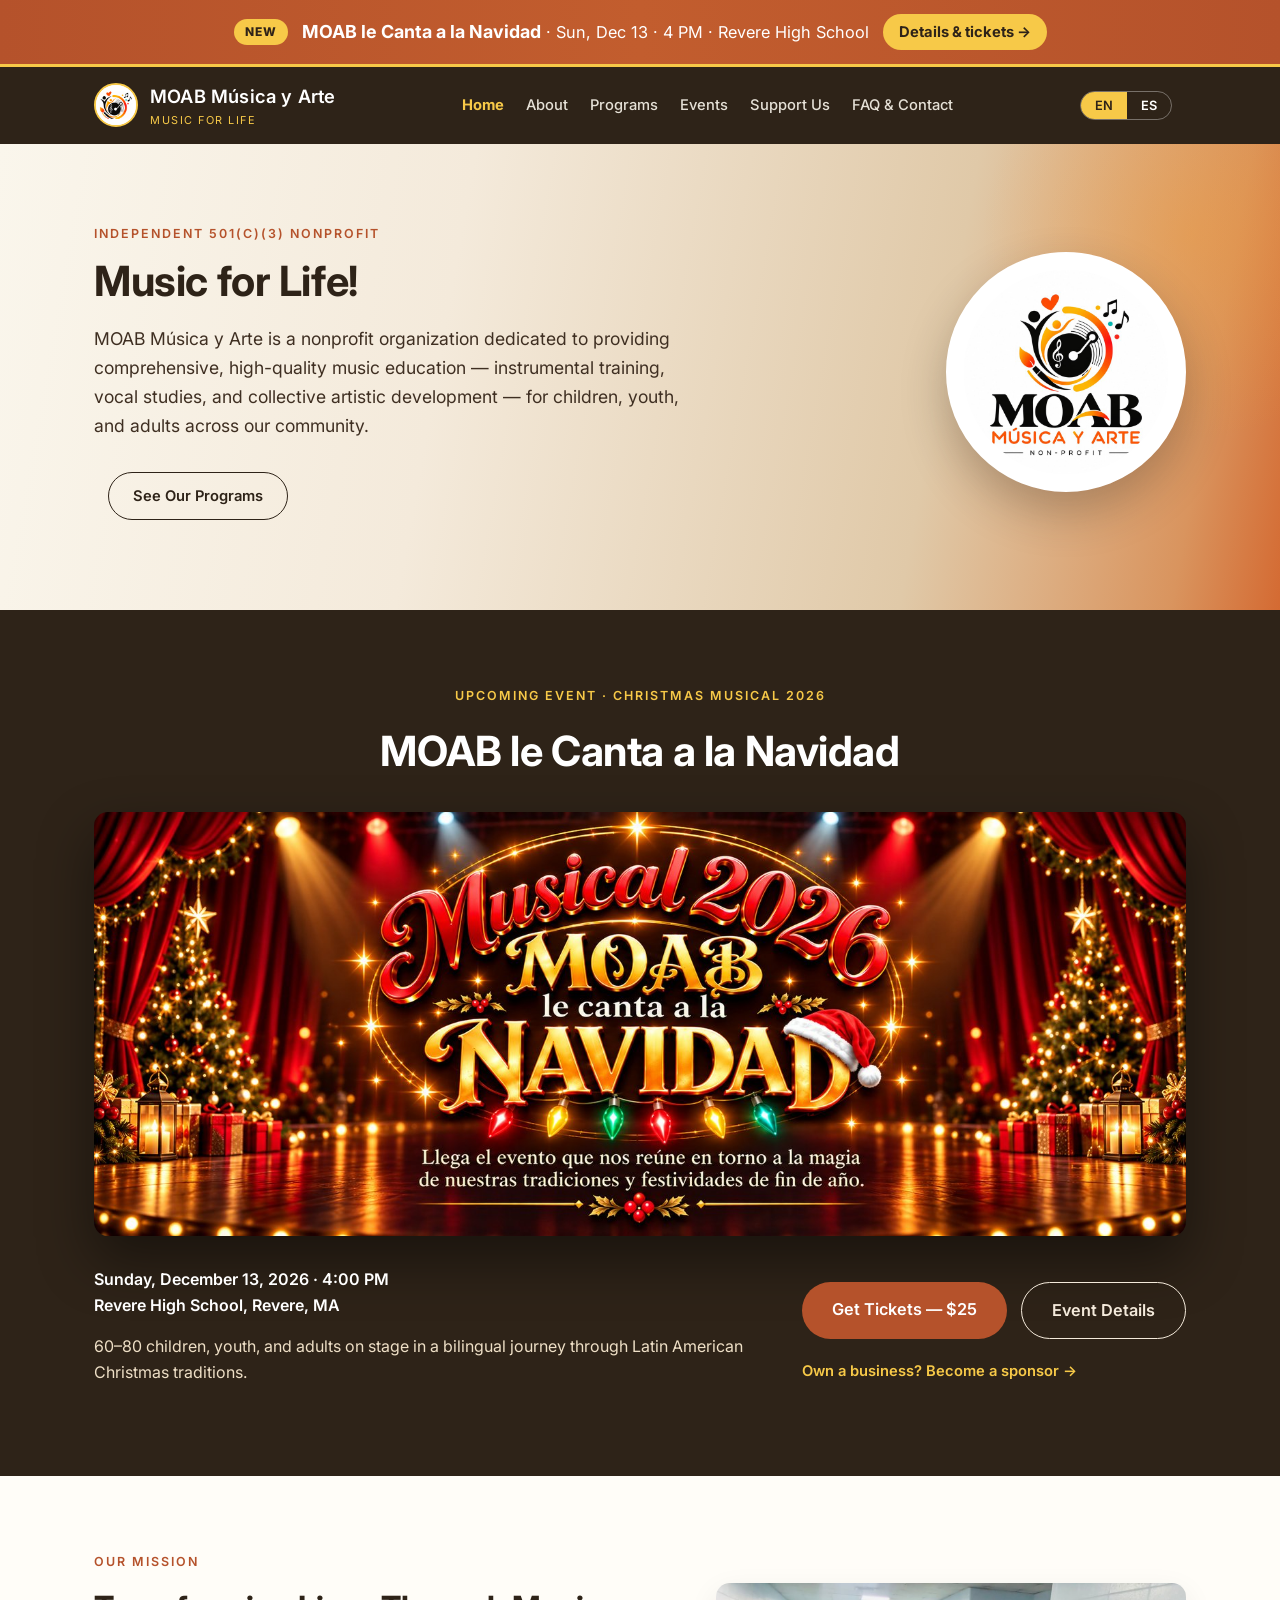
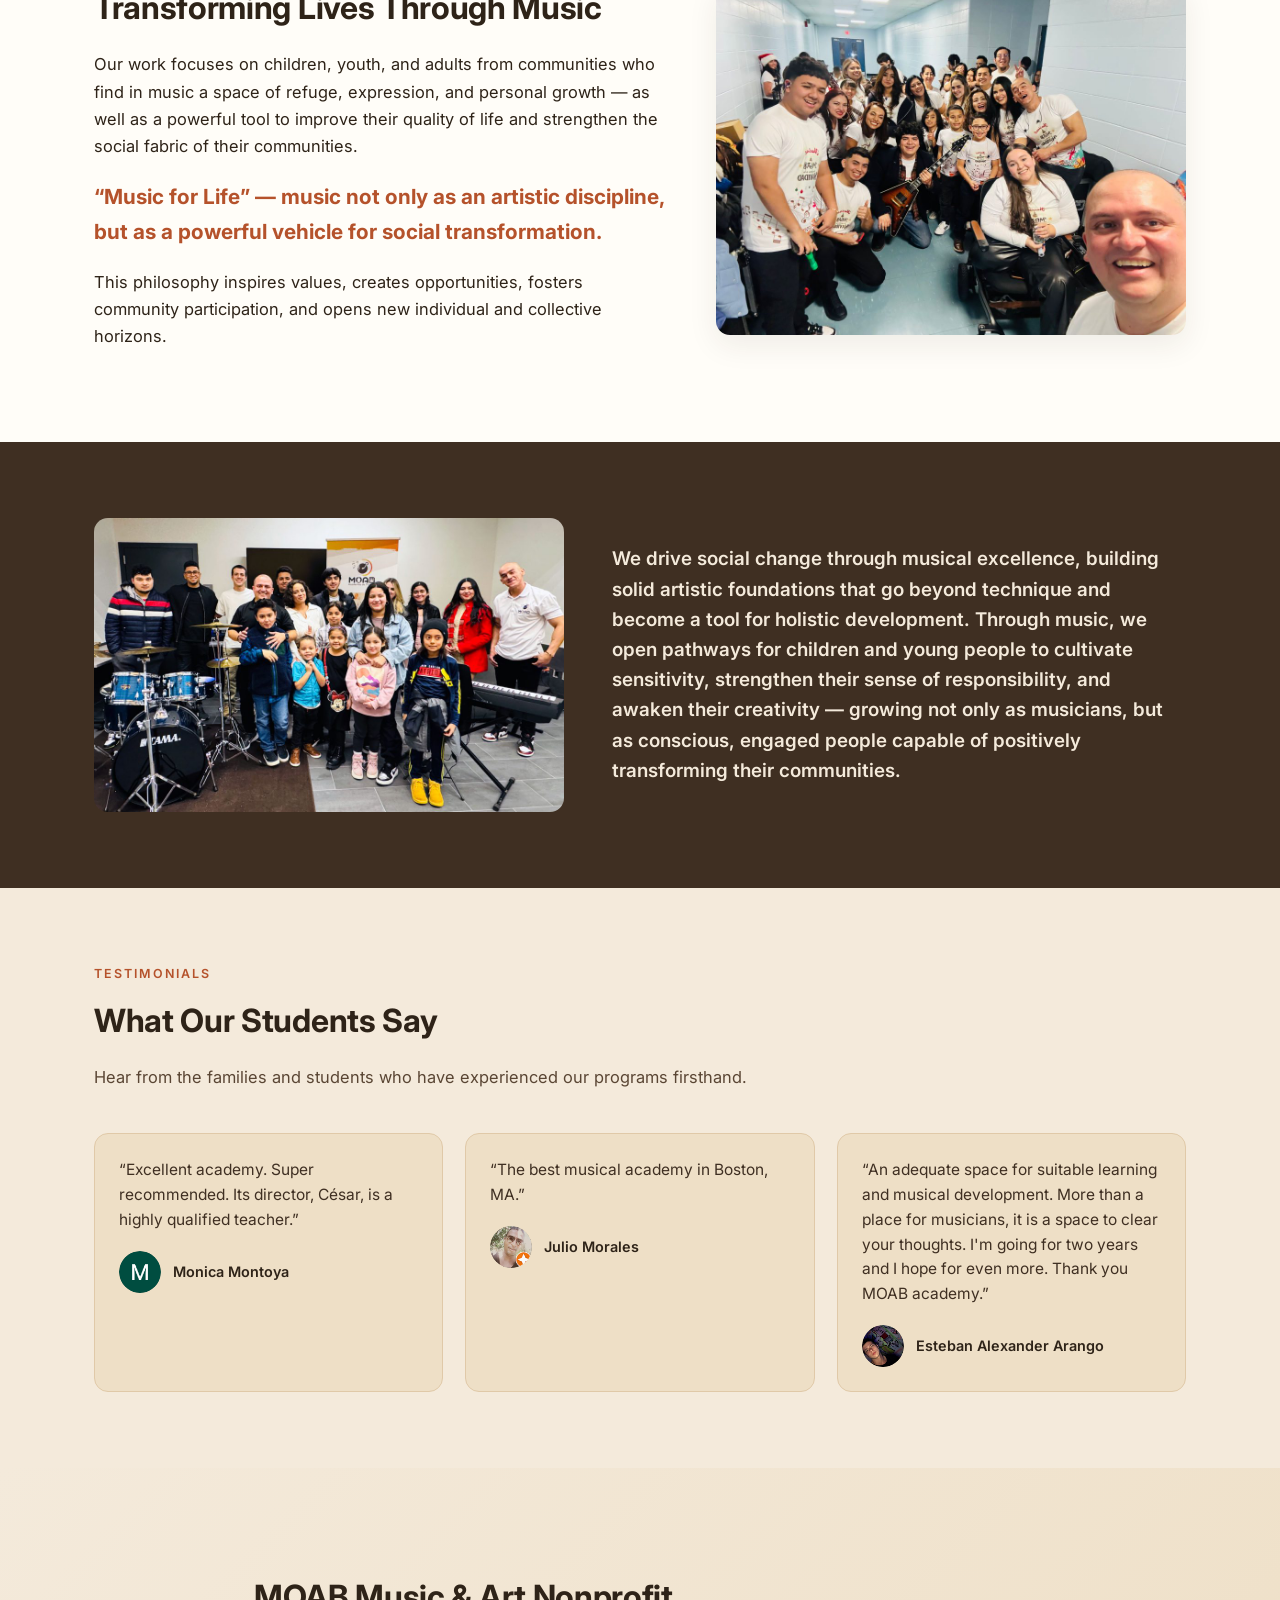
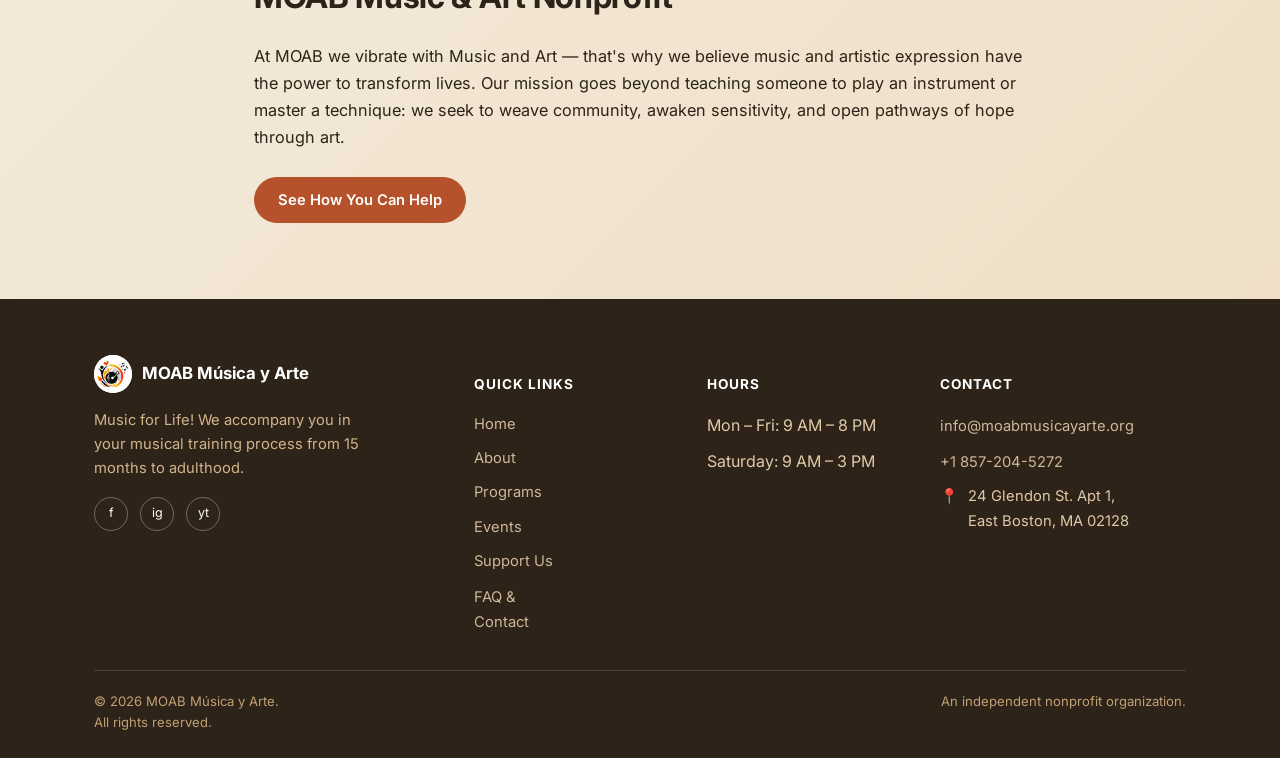
==== commit 17f7025f: "Enlarge home page musical promo and add sponsor button to musical page Make the announcement bar tal" ====
--- a/index.html
+++ b/index.html
@@ -65,23 +65,29 @@
 </section>
 
 <section class="musical-promo" id="musical-2026">
-  <div class="wrap musical-promo-grid">
+  <div class="wrap">
+    <div class="musical-promo-head">
+      <div class="eyebrow"><span data-i18n-en>Upcoming Event · Christmas Musical 2026</span><span data-i18n-es>Próximo Evento · Musical de Navidad 2026</span></div>
+      <h2>MOAB le Canta a la Navidad</h2>
+    </div>
     <a class="musical-promo-media" href="pages/musical-navidad-2026.html">
       <img src="images/events/musical-navidad-2026-banner.jpg" alt="Musical 2026 — MOAB le canta a la Navidad">
     </a>
-    <div>
-      <div class="eyebrow"><span data-i18n-en>Upcoming Event · Christmas Musical 2026</span><span data-i18n-es>Próximo Evento · Musical de Navidad 2026</span></div>
-      <h2>MOAB le Canta a la Navidad</h2>
-      <p class="musical-promo-when">
-        <span data-i18n-en>Sunday, December 13, 2026 · 4:00 PM</span><span data-i18n-es>Domingo 13 de diciembre de 2026 · 4:00 PM</span>
-        <span>Revere High School, Revere, MA</span>
-      </p>
-      <p><span data-i18n-en>60–80 children, youth, and adults on stage in a bilingual journey through Latin American Christmas traditions.</span><span data-i18n-es>De 60 a 80 niños, jóvenes y adultos en escena, en un recorrido bilingüe por las tradiciones navideñas de Latinoamérica.</span></p>
-      <div class="hero-ctas">
-        <a class="btn btn-gold" href="https://givebutter.com/moab-navidad-2026" target="_blank" rel="noopener"><span data-i18n-en>Get Tickets — $25</span><span data-i18n-es>Entradas — $25</span></a>
-        <a class="btn btn-light" href="pages/musical-navidad-2026.html"><span data-i18n-en>Event Details</span><span data-i18n-es>Detalles del Evento</span></a>
-      </div>
-      <a class="musical-promo-sponsor" href="pages/musical-navidad-2026-sponsors.html"><span data-i18n-en>Own a business? Become a sponsor &rarr;</span><span data-i18n-es>¿Tienes un negocio? Hazte patrocinador &rarr;</span></a>
+    <div class="musical-promo-body">
+      <div>
+        <p class="musical-promo-when">
+          <span data-i18n-en>Sunday, December 13, 2026 · 4:00 PM</span><span data-i18n-es>Domingo 13 de diciembre de 2026 · 4:00 PM</span>
+          <span>Revere High School, Revere, MA</span>
+        </p>
+        <p><span data-i18n-en>60–80 children, youth, and adults on stage in a bilingual journey through Latin American Christmas traditions.</span><span data-i18n-es>De 60 a 80 niños, jóvenes y adultos en escena, en un recorrido bilingüe por las tradiciones navideñas de Latinoamérica.</span></p>
+      </div>
+      <div class="musical-promo-actions">
+        <div class="hero-ctas">
+          <a class="btn btn-gold btn-lg" href="https://givebutter.com/moab-navidad-2026" target="_blank" rel="noopener"><span data-i18n-en>Get Tickets — $25</span><span data-i18n-es>Entradas — $25</span></a>
+          <a class="btn btn-light btn-lg" href="pages/musical-navidad-2026.html"><span data-i18n-en>Event Details</span><span data-i18n-es>Detalles del Evento</span></a>
+        </div>
+        <a class="musical-promo-sponsor" href="pages/musical-navidad-2026-sponsors.html"><span data-i18n-en>Own a business? Become a sponsor &rarr;</span><span data-i18n-es>¿Tienes un negocio? Hazte patrocinador &rarr;</span></a>
+      </div>
     </div>
   </div>
 </section>
--- a/css/styles.css
+++ b/css/styles.css
@@ -53,15 +53,21 @@
 
 /* ANNOUNCEMENT BAR */
 .announce-bar{
-  display:flex; align-items:center; justify-content:center; gap:12px; flex-wrap:wrap;
-  background:var(--accent-dark); color:#fff; text-decoration:none; padding:9px 16px; font-size:0.9rem; text-align:center;
-}
-.announce-bar:hover .announce-cta{text-decoration:underline;}
+  display:flex; align-items:center; justify-content:center; gap:14px; flex-wrap:wrap;
+  background:linear-gradient(90deg, var(--accent-dark) 0%, #C25D2E 50%, var(--accent-dark) 100%);
+  color:#fff; text-decoration:none; padding:14px 20px; font-size:1.02rem; text-align:center;
+  border-bottom:3px solid var(--yellow);
+}
 .announce-tag{
-  background:var(--yellow); color:var(--ink); font-size:0.7rem; font-weight:800; text-transform:uppercase;
-  letter-spacing:1px; padding:2px 9px; border-radius:999px;
-}
-.announce-cta{font-weight:700; color:var(--yellow-light);}
+  background:var(--yellow); color:var(--ink); font-size:0.75rem; font-weight:800; text-transform:uppercase;
+  letter-spacing:1px; padding:3px 11px; border-radius:999px;
+}
+.announce-text strong{font-size:1.12rem;}
+.announce-cta{
+  font-weight:700; background:var(--yellow); color:var(--ink); padding:6px 16px; border-radius:999px;
+  font-size:0.92rem; transition:transform .18s ease, box-shadow .18s ease;
+}
+.announce-bar:hover .announce-cta{transform:translateY(-1px); box-shadow:0 6px 14px rgba(46,35,24,0.3);}
 html[data-lang="en"] .announce-bar span[data-i18n-en], html[data-lang="es"] .announce-bar span[data-i18n-es]{display:inline;}
 
 /* HEADER */
@@ -175,17 +181,20 @@
 .section-head p{color:var(--muted); font-size:1.03rem;}
 
 .musical-promo{background:var(--ink); color:#fff;}
-.musical-promo-grid{display:grid; grid-template-columns:1.2fr 1fr; gap:48px; align-items:center;}
-.musical-promo-media{display:block; border-radius:var(--radius); overflow:hidden; box-shadow:0 20px 45px rgba(0,0,0,0.35);}
+.musical-promo-head{text-align:center; margin-bottom:26px;}
+.musical-promo-media{display:block; border-radius:var(--radius); overflow:hidden; box-shadow:0 24px 55px rgba(0,0,0,0.45);}
 .musical-promo-media img{width:100%; height:auto; transition:transform .3s ease;}
-.musical-promo-media:hover img{transform:scale(1.02);}
+.musical-promo-media:hover img{transform:scale(1.015);}
+.musical-promo-body{display:grid; grid-template-columns:1fr auto; gap:36px; align-items:center; margin-top:30px;}
+.musical-promo-actions{display:flex; flex-direction:column; align-items:flex-start;}
+.btn-lg{padding:14px 30px; font-size:1.02rem;}
 .musical-promo .eyebrow{color:var(--yellow);}
-.musical-promo h2{font-size:2.1rem; margin:10px 0 12px; color:#fff;}
+.musical-promo h2{font-size:2.6rem; margin:10px 0 0; color:#fff;}
 .musical-promo p{color:var(--neutral-200); margin:0 0 14px;}
 .musical-promo p.musical-promo-when{color:#fff; font-weight:600;}
 .musical-promo-when span{display:block !important;}
 html[data-lang="en"] .musical-promo-when span[data-i18n-es], html[data-lang="es"] .musical-promo-when span[data-i18n-en]{display:none !important;}
-.musical-promo .hero-ctas{margin-top:22px;}
+.musical-promo .hero-ctas{margin-top:0;}
 .btn-light{border:1.5px solid var(--neutral-100); color:var(--neutral-100); background:transparent;}
 .btn-light:hover{background:rgba(255,255,255,0.1);}
 .musical-promo-sponsor{display:inline-block; margin-top:20px; color:var(--yellow); font-weight:600; font-size:0.92rem; text-decoration:none;}
@@ -402,8 +411,11 @@
 }
 
 @media (max-width:860px){
-  .mission-grid, .impact-grid, .contact-grid, .event-detail-grid, .events-feature, .musical-promo-grid, .sponsor-why, .sponsor-signup, .sponsor-dates{grid-template-columns:1fr;}
+  .mission-grid, .impact-grid, .contact-grid, .event-detail-grid, .events-feature, .sponsor-why, .sponsor-signup, .sponsor-dates{grid-template-columns:1fr;}
   .tier-grid{grid-template-columns:repeat(2,1fr); row-gap:30px;}
+  .musical-promo-body{grid-template-columns:1fr; gap:20px;}
+  .musical-promo .hero-ctas{justify-content:flex-start;}
+  .musical-promo h2{font-size:2rem;}
   .events-feature-text{padding:0 24px 24px;}
   .program-grid, .support-grid{grid-template-columns:repeat(2,1fr);}
   .about-features, .about-gallery{grid-template-columns:repeat(2,1fr);}
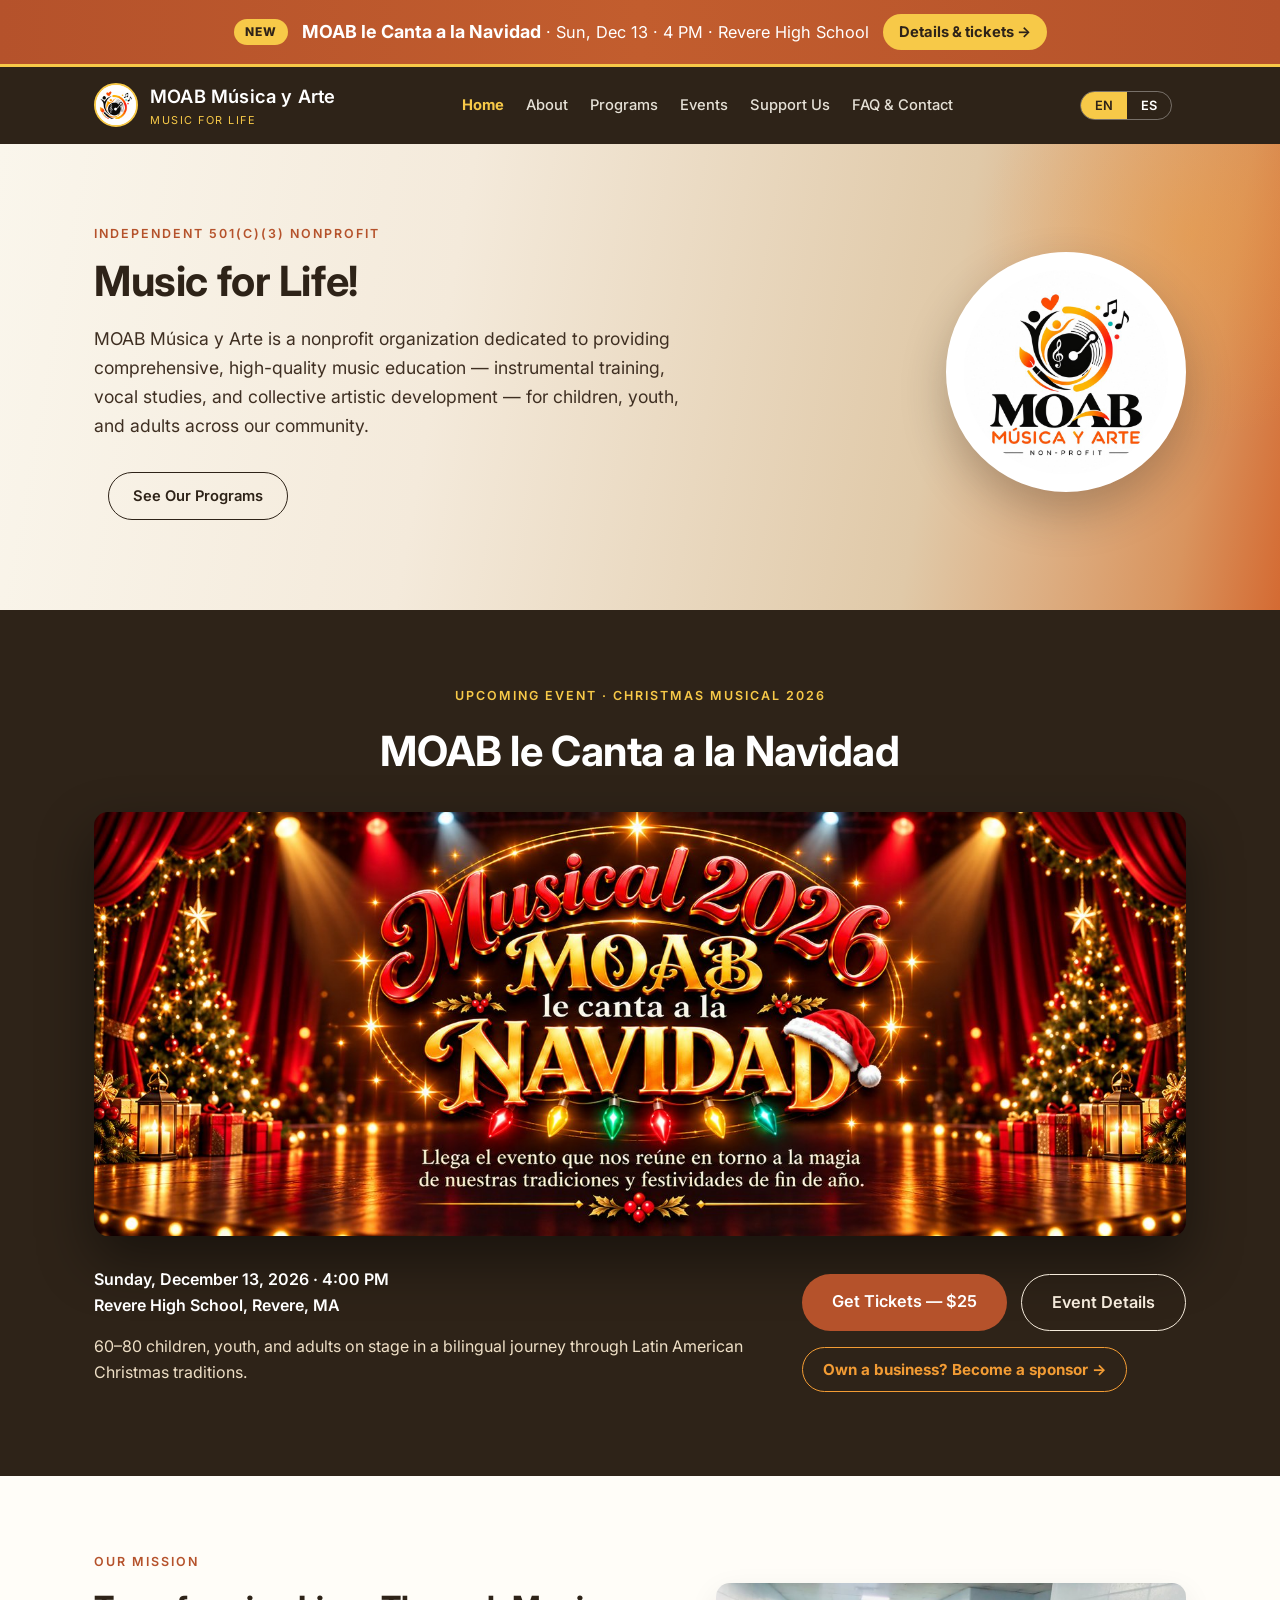
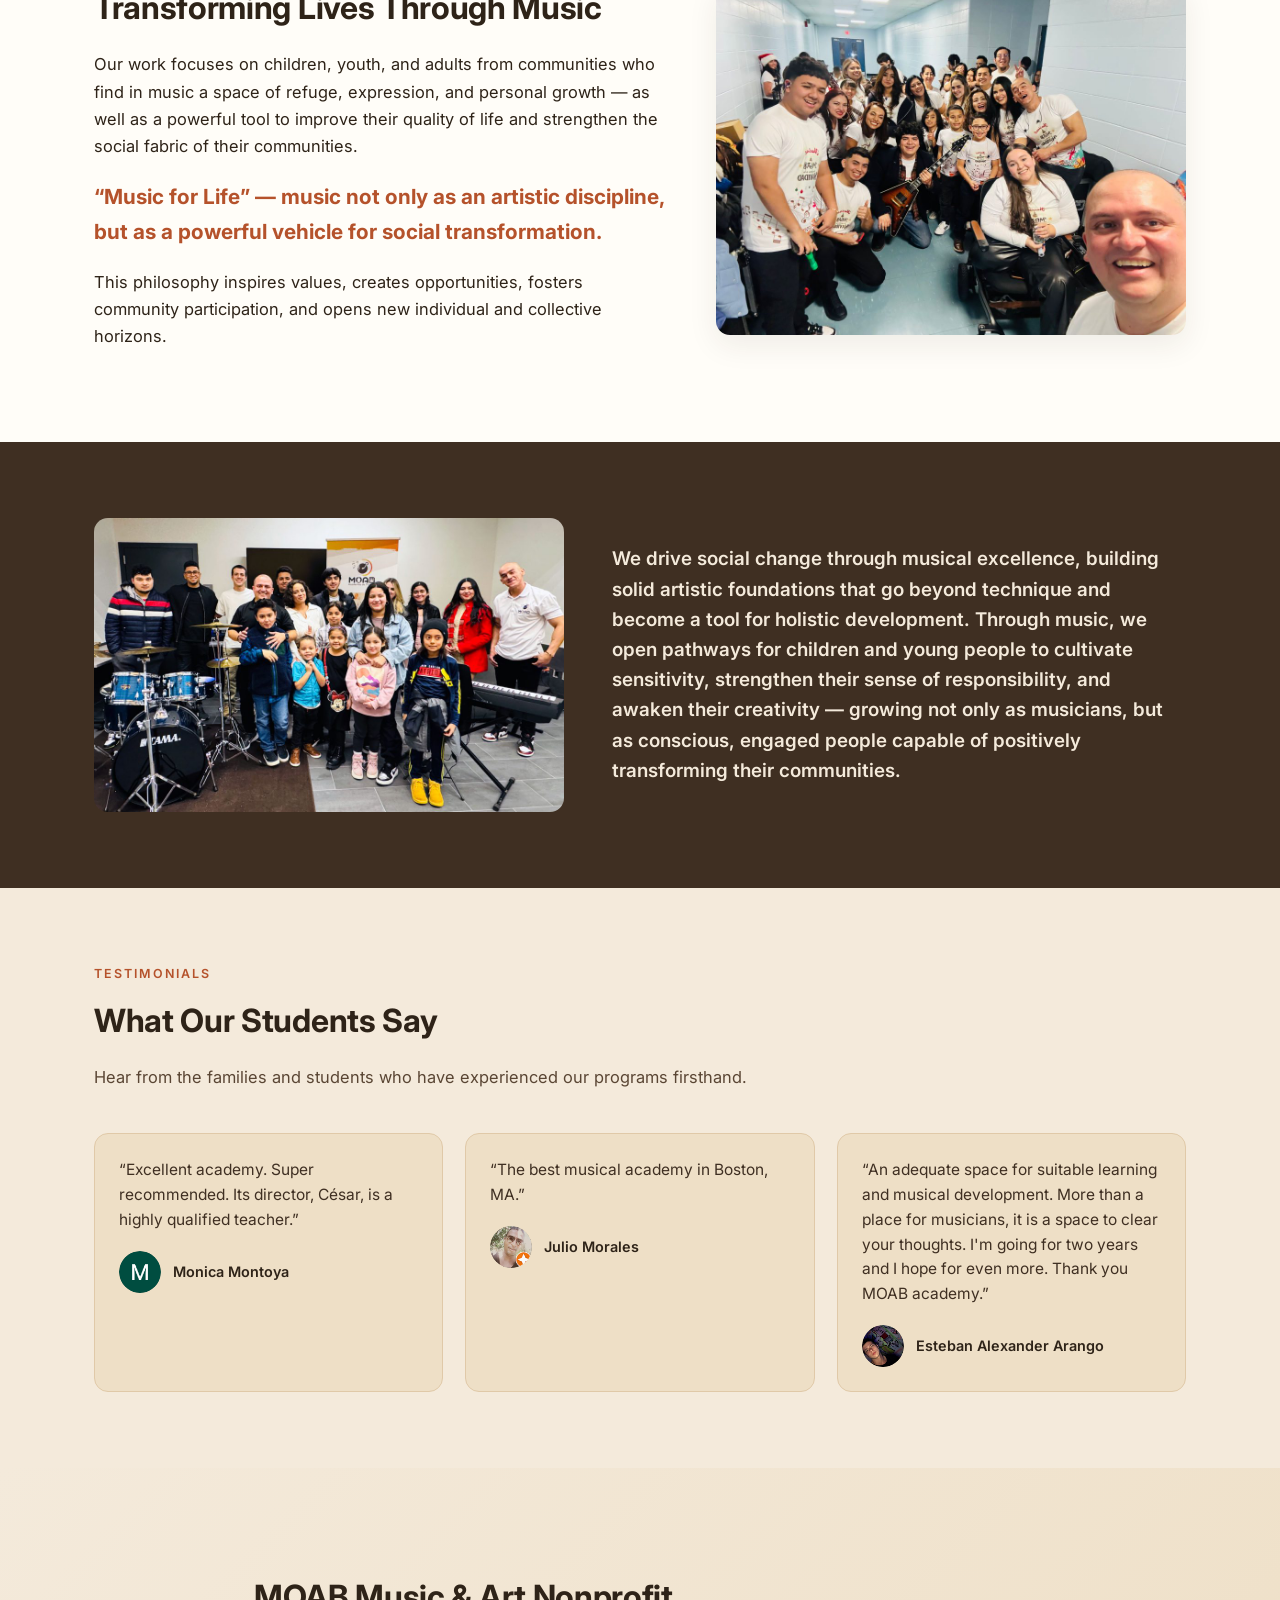
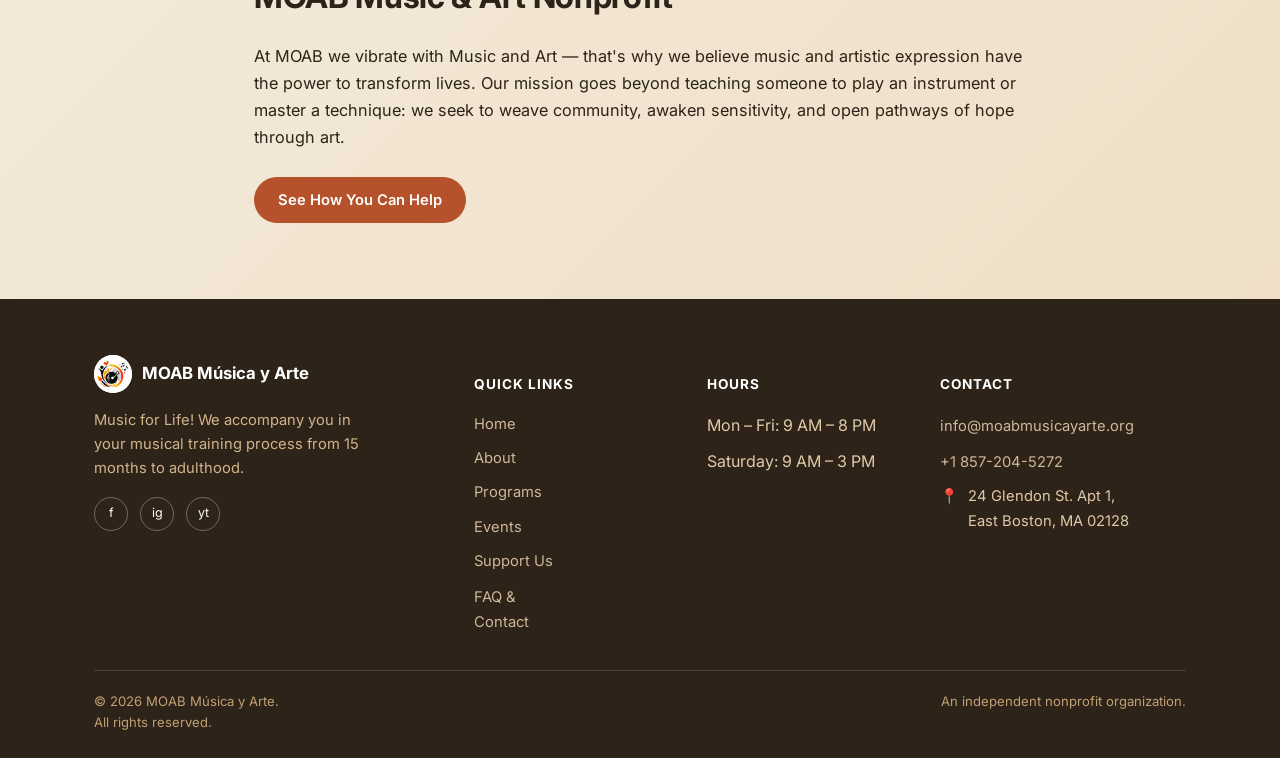
==== commit 327be40a: "Embed Givebutter ticket form on the musical page Add a Get Your Tickets section with the Givebutter " ====
--- a/index.html
+++ b/index.html
@@ -83,7 +83,7 @@
       </div>
       <div class="musical-promo-actions">
         <div class="hero-ctas">
-          <a class="btn btn-gold btn-lg" href="https://givebutter.com/moab-navidad-2026" target="_blank" rel="noopener"><span data-i18n-en>Get Tickets — $25</span><span data-i18n-es>Entradas — $25</span></a>
+          <a class="btn btn-gold btn-lg" href="pages/musical-navidad-2026.html#tickets"><span data-i18n-en>Get Tickets — $25</span><span data-i18n-es>Entradas — $25</span></a>
           <a class="btn btn-light btn-lg" href="pages/musical-navidad-2026.html"><span data-i18n-en>Event Details</span><span data-i18n-es>Detalles del Evento</span></a>
         </div>
         <a class="musical-promo-sponsor" href="pages/musical-navidad-2026-sponsors.html"><span data-i18n-en>Own a business? Become a sponsor &rarr;</span><span data-i18n-es>¿Tienes un negocio? Hazte patrocinador &rarr;</span></a>
--- a/css/styles.css
+++ b/css/styles.css
@@ -14,6 +14,8 @@
   --orange:#F39C34;
   --accent:#D46A32;
   --accent-dark:#B5522B;
+  /* Sponsor color: Pantone 137 C. Use with dark (--ink) text, never white. */
+  --sponsor:#F39C34;
   /* Darks: menu & main text */
   --ink:#2E2318;
   --brown:#3F2F22;
@@ -107,6 +109,8 @@
 .btn-gold{background:var(--accent-dark); color:#fff;}
 .btn-gold:hover{transform:translateY(-2px); box-shadow:0 8px 18px rgba(181,82,43,0.35);}
 givebutter-widget{display:inline-block;}
+.btn-sponsor{background:var(--sponsor); color:var(--ink);}
+.btn-sponsor:hover{transform:translateY(-2px); box-shadow:0 8px 18px rgba(243,156,52,0.45);}
 .btn-outline{border:1.5px solid var(--ink); color:var(--ink); background:transparent;}
 .btn-outline:hover{background:rgba(46,35,24,0.06);}
 
@@ -197,8 +201,11 @@
 .musical-promo .hero-ctas{margin-top:0;}
 .btn-light{border:1.5px solid var(--neutral-100); color:var(--neutral-100); background:transparent;}
 .btn-light:hover{background:rgba(255,255,255,0.1);}
-.musical-promo-sponsor{display:inline-block; margin-top:20px; color:var(--yellow); font-weight:600; font-size:0.92rem; text-decoration:none;}
-.musical-promo-sponsor:hover{text-decoration:underline;}
+.musical-promo-sponsor{
+  display:inline-block; margin-top:16px; color:var(--sponsor); font-weight:700; font-size:0.95rem; text-decoration:none;
+  border:1.5px solid var(--sponsor); border-radius:999px; padding:9px 20px; transition:background .18s ease, color .18s ease;
+}
+.musical-promo-sponsor:hover{background:var(--sponsor); color:var(--ink);}
 
 .mission{background:var(--paper);}
 .mission-grid{display:grid; grid-template-columns:1.1fr 0.9fr; gap:48px; align-items:center;}
@@ -251,6 +258,12 @@
 .statement p{margin-bottom:16px; font-size:1.02rem;}
 .statement .btn{margin-top:10px; background:var(--accent-dark); color:#fff;}
 .statement .btn:hover{transform:translateY(-2px); box-shadow:0 8px 18px rgba(181,82,43,0.35);}
+.statement .btn.btn-sponsor{background:var(--sponsor); color:var(--ink);}
+.statement .btn.btn-sponsor:hover{box-shadow:0 8px 18px rgba(243,156,52,0.45);}
+/* Sponsor page accents */
+.sponsor-page .event-date-month{background:var(--sponsor); color:var(--ink);}
+.sponsor-page .event-facts{border-top:5px solid var(--sponsor);}
+.sponsor-page .sponsor-date{border-left:5px solid var(--sponsor);}
 
 .faq{background:var(--cream);}
 .faq-item{
@@ -309,6 +322,12 @@
 .event-banner{background:var(--paper); padding-bottom:0;}
 .event-banner figure{margin:0; border-radius:var(--radius); overflow:hidden; box-shadow:var(--shadow);}
 .event-banner img{width:100%; height:auto;}
+.event-tickets{background:var(--neutral-100);}
+.event-tickets-head{margin:0 auto 30px; text-align:center;}
+.event-tickets-widget{max-width:1024px; margin:0 auto;}
+.event-tickets-widget givebutter-widget{display:block; width:100%;}
+p.event-tickets-note{text-align:center; max-width:680px; margin:22px auto 0;}
+.event-tickets-note a{display:block; margin-top:8px; color:var(--accent-dark); font-weight:600; text-decoration:none;}
 .event-details{background:var(--paper);}
 .event-detail-grid{display:grid; grid-template-columns:1fr 1fr; gap:48px; align-items:center;}
 .event-note{margin:22px 0 0; font-size:0.86rem; color:var(--muted);}
@@ -332,10 +351,11 @@
 .tier-price{font-size:2rem; font-weight:800; color:var(--accent-dark); margin:4px 0 16px;}
 .tier-card ul{list-style:none; margin:0; padding:0; display:flex; flex-direction:column; gap:10px;}
 .tier-card li{position:relative; padding-left:22px; font-size:0.9rem; color:var(--brown); line-height:1.45;}
-.tier-card li::before{content:"\2713"; position:absolute; left:0; top:0; color:var(--accent); font-weight:700;}
-.tier-featured{border:2px solid var(--accent-dark);}
+.tier-card li::before{content:"\2713"; position:absolute; left:0; top:0; color:var(--sponsor); font-weight:800;}
+.tier-card{border-top:5px solid var(--sponsor);}
+.tier-featured{border:2px solid var(--sponsor); border-top-width:5px;}
 .tier-badge{
-  position:absolute; top:-13px; left:22px; background:var(--accent-dark); color:#fff; font-size:0.7rem; font-weight:700;
+  position:absolute; top:-13px; left:22px; background:var(--sponsor); color:var(--ink); font-size:0.7rem; font-weight:700;
   text-transform:uppercase; letter-spacing:1px; padding:4px 12px; border-radius:999px;
 }
 .sponsor-dates{display:grid; grid-template-columns:repeat(3,1fr); gap:22px;}
@@ -344,13 +364,8 @@
 .sponsor-signup{display:grid; grid-template-columns:1fr 1fr; gap:48px; align-items:start;}
 .sponsor-contact{list-style:none; padding:0; margin:0; display:flex; flex-direction:column; gap:8px;}
 .sponsor-contact a{color:var(--accent-dark); font-weight:600; text-decoration:none;}
-.sponsor-widget{min-height:260px; display:flex; align-items:center; justify-content:center;}
-.sponsor-widget-placeholder{
-  width:100%; min-height:260px; border:2px dashed var(--neutral-400); border-radius:var(--radius);
-  display:flex; flex-direction:column; align-items:center; justify-content:center; text-align:center; padding:24px;
-  background:rgba(255,253,248,0.6);
-}
-.sponsor-widget-placeholder p{margin:4px 0; color:var(--brown);}
+.sponsor-widget{width:100%; max-width:440px; justify-self:end;}
+.sponsor-widget givebutter-widget{display:block; width:100%;}
 
 /* TESTIMONIALS */
 .testimonials{background:var(--neutral-100); color:var(--ink);}
@@ -415,6 +430,7 @@
   .tier-grid{grid-template-columns:repeat(2,1fr); row-gap:30px;}
   .musical-promo-body{grid-template-columns:1fr; gap:20px;}
   .musical-promo .hero-ctas{justify-content:flex-start;}
+  .sponsor-widget{justify-self:center;}
   .musical-promo h2{font-size:2rem;}
   .events-feature-text{padding:0 24px 24px;}
   .program-grid, .support-grid{grid-template-columns:repeat(2,1fr);}
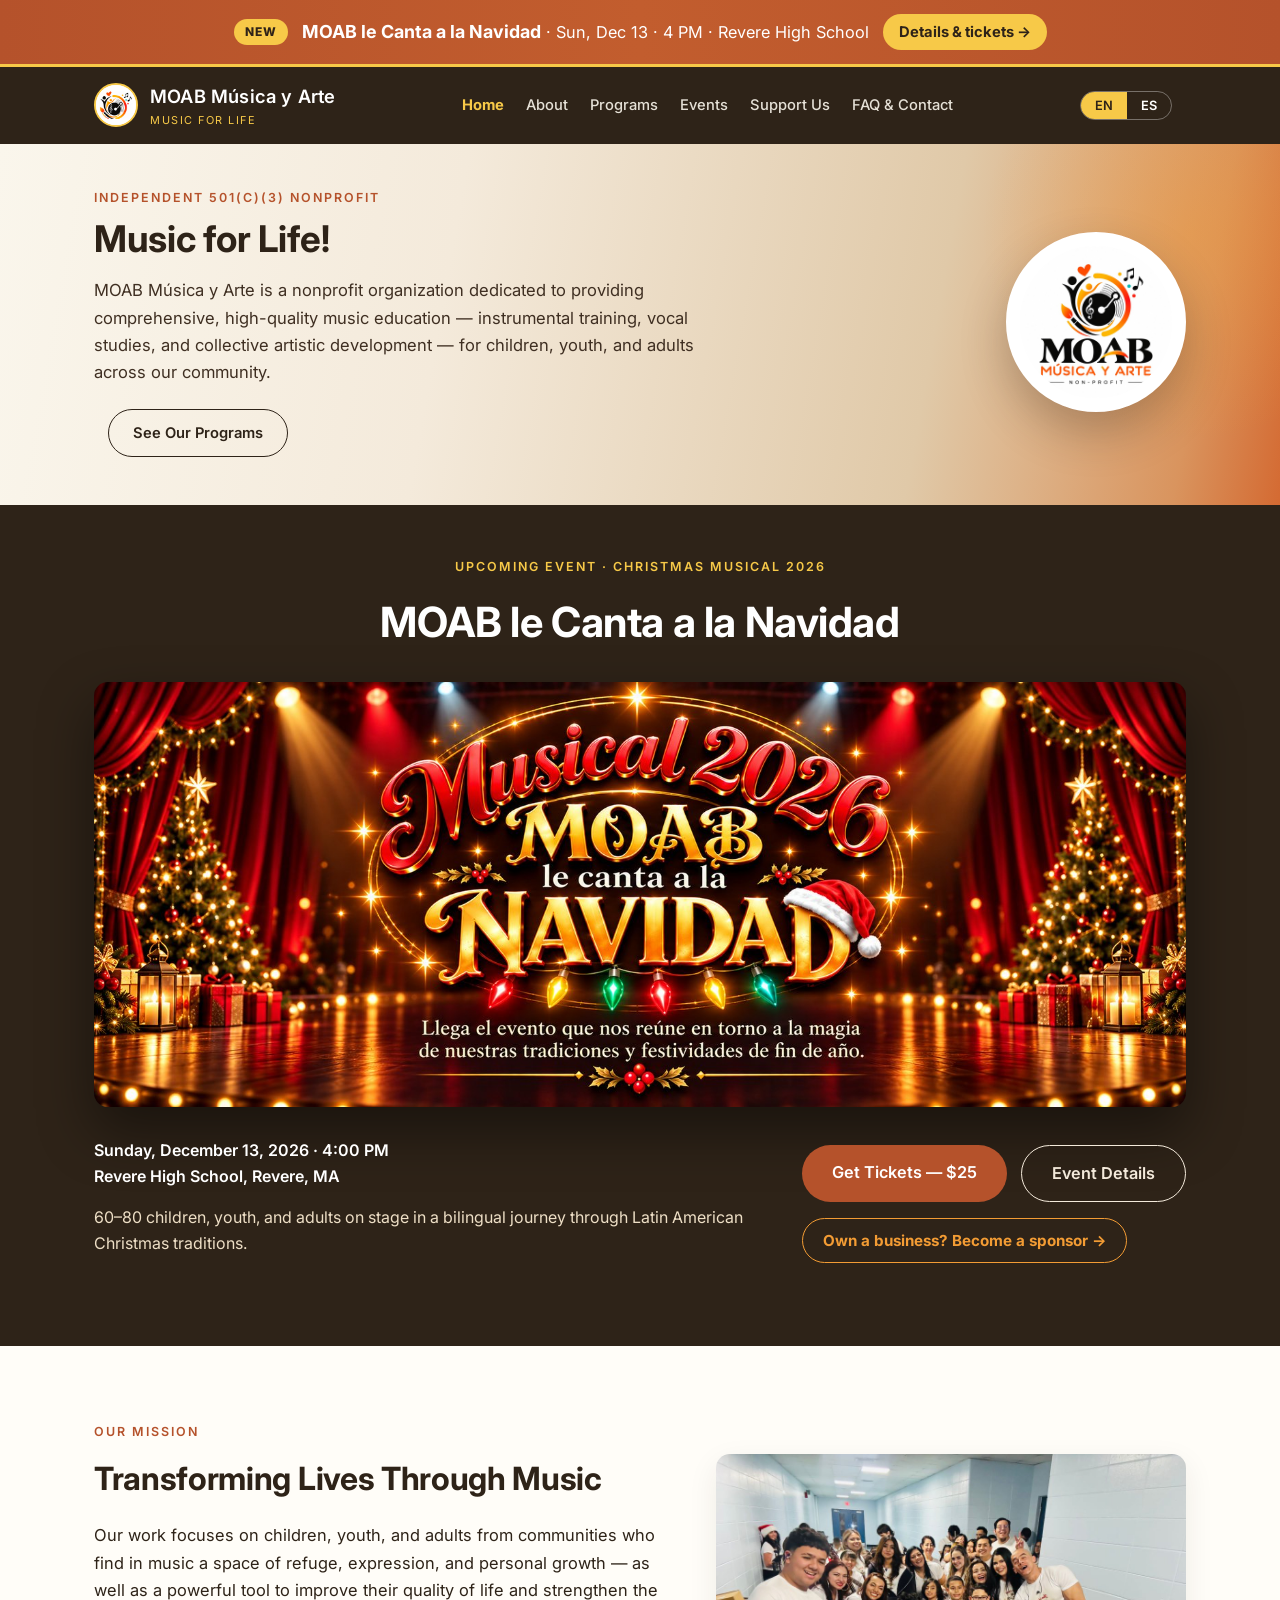
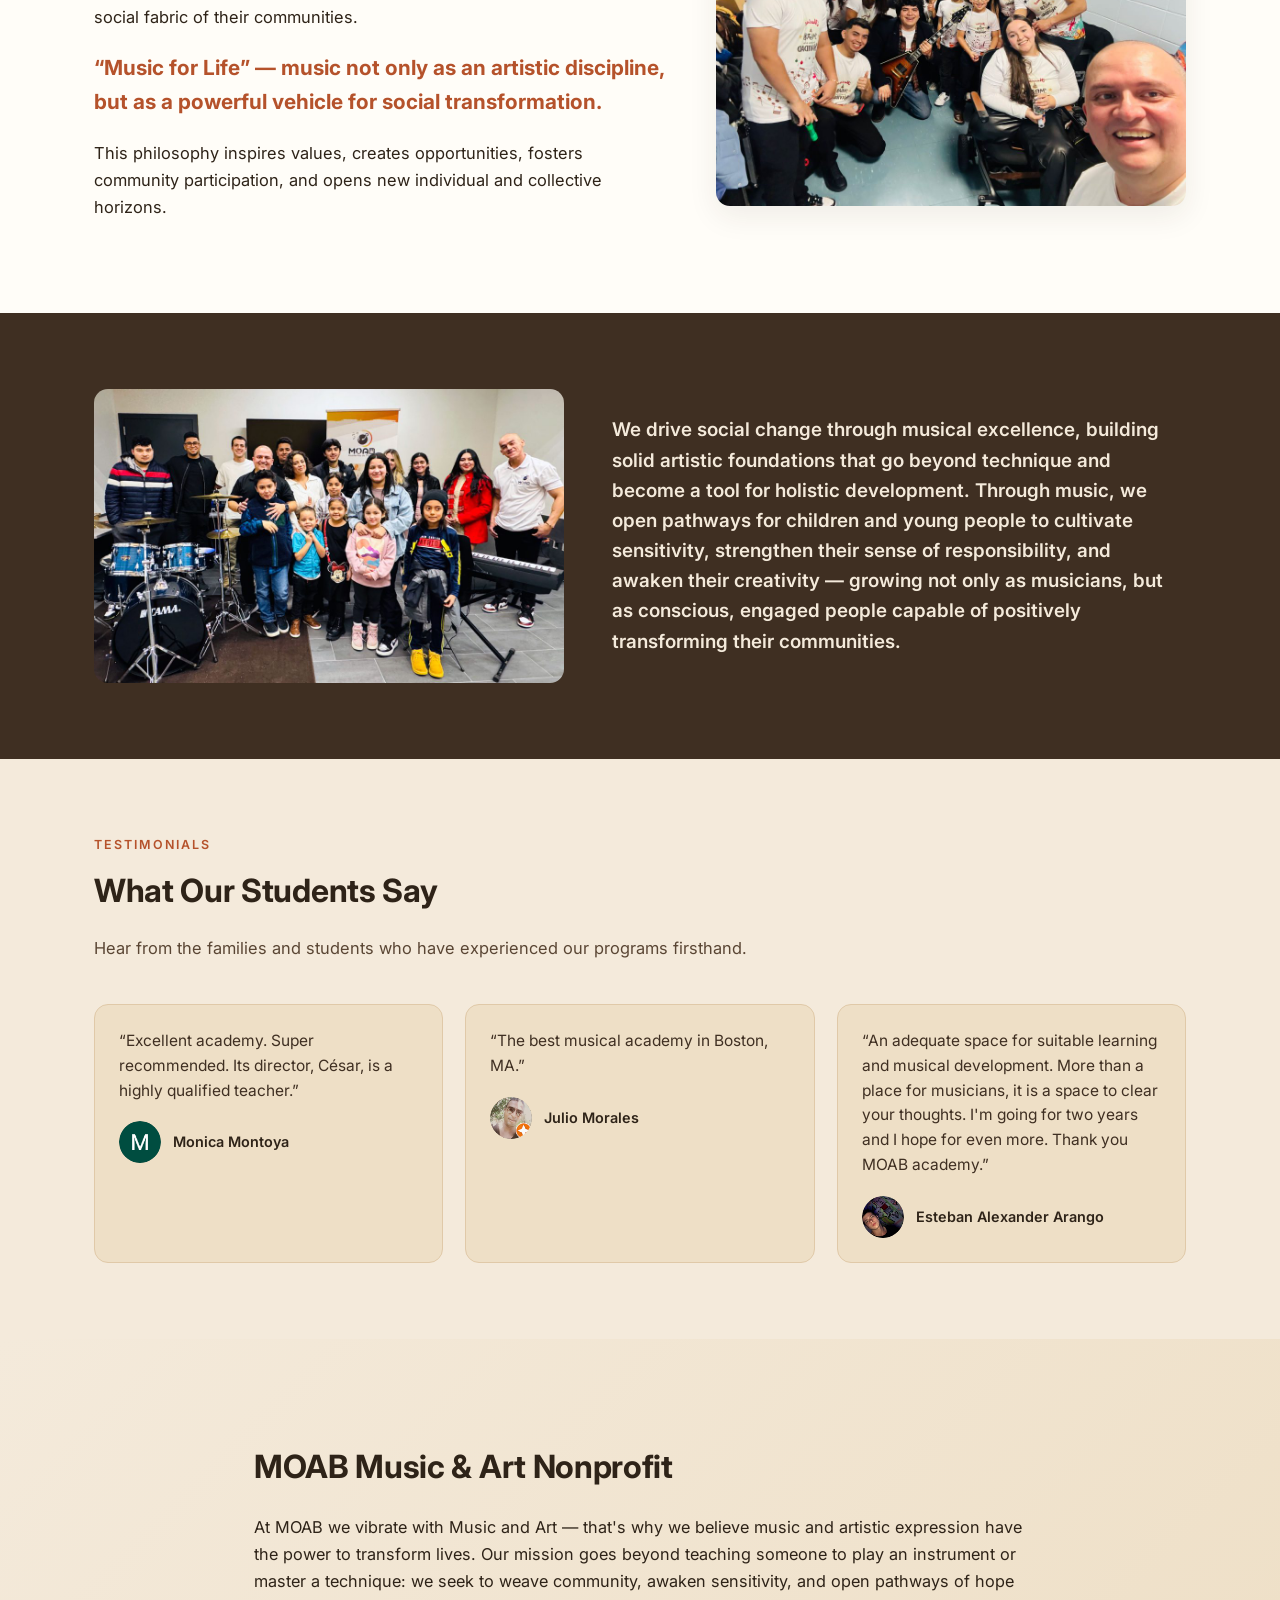
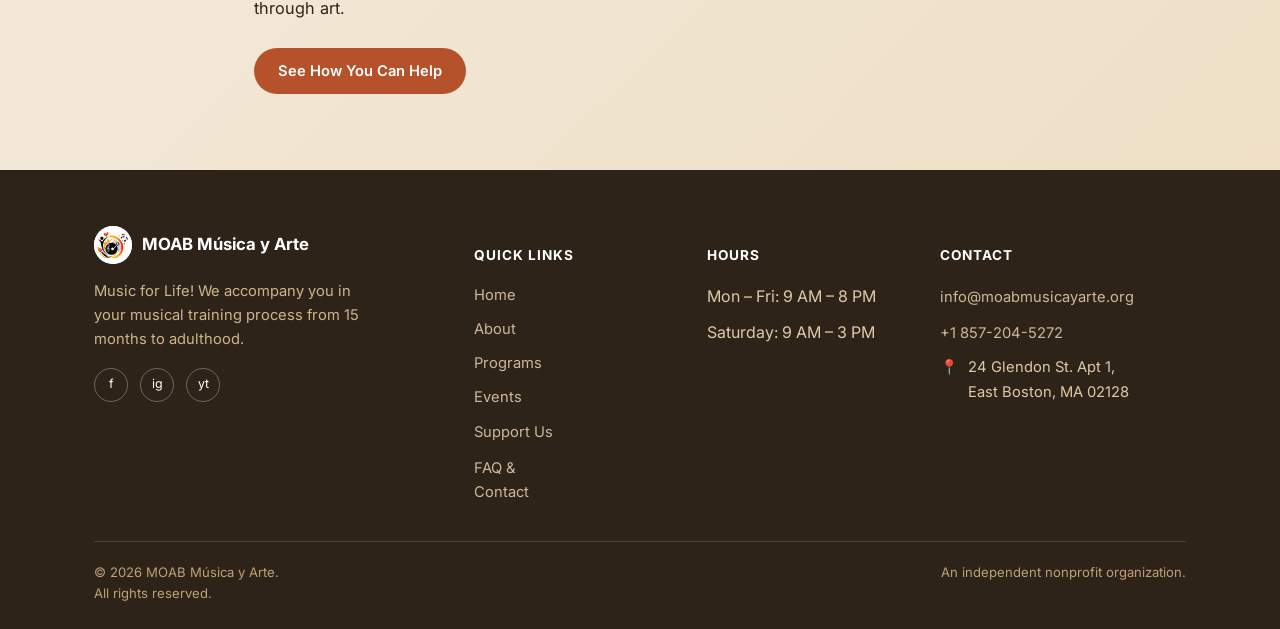
==== commit 9b6cc82c: "Compact home hero during the musical promo and auto-expire promos Shrink the home page hero while th" ====
--- a/index.html
+++ b/index.html
@@ -11,9 +11,9 @@
 <link rel="stylesheet" href="css/styles.css">
 <script async src="https://widgets.givebutter.com/latest.umd.cjs?acct=FN88a8VwuXgsl26n&p=other"></script>
 </head>
-<body>
-
-<a class="announce-bar" href="pages/musical-navidad-2026.html">
+<body class="has-promo">
+
+<a class="announce-bar" href="pages/musical-navidad-2026.html" data-hide-after="2026-12-14T00:00:00-05:00">
   <span class="announce-tag"><span data-i18n-en>New</span><span data-i18n-es>Nuevo</span></span>
   <span class="announce-text"><strong>MOAB le Canta a la Navidad</strong> · <span data-i18n-en>Sun, Dec 13 · 4 PM · Revere High School</span><span data-i18n-es>Dom 13 dic · 4 PM · Revere High School</span></span>
   <span class="announce-cta"><span data-i18n-en>Details &amp; tickets &rarr;</span><span data-i18n-es>Detalles y entradas &rarr;</span></span>
@@ -64,7 +64,7 @@
   </div>
 </section>
 
-<section class="musical-promo" id="musical-2026">
+<section class="musical-promo" id="musical-2026" data-hide-after="2026-12-14T00:00:00-05:00">
   <div class="wrap">
     <div class="musical-promo-head">
       <div class="eyebrow"><span data-i18n-en>Upcoming Event · Christmas Musical 2026</span><span data-i18n-es>Próximo Evento · Musical de Navidad 2026</span></div>
--- a/css/styles.css
+++ b/css/styles.css
@@ -144,6 +144,11 @@
 .hero h1{font-size:2.6rem; line-height:1.15; margin:14px 0 18px; font-weight:700; color:var(--ink);}
 .hero p.lead{font-size:1.1rem; color:var(--brown); max-width:600px; margin-bottom:32px;}
 .hero-ctas{display:flex; gap:14px; flex-wrap:wrap;}
+/* Compact hero while a promo section follows it (reverts automatically when the promo ends) */
+.has-promo .hero{padding:44px 0 48px;}
+.has-promo .hero-logo{width:180px; height:180px; padding:10px;}
+.has-promo .hero h1{font-size:2.3rem; margin:10px 0 12px;}
+.has-promo .hero p.lead{font-size:1.04rem; margin-bottom:22px;}
 
 /* PAGE HERO (inner pages) */
 .page-hero{
@@ -184,7 +189,7 @@
 .section-head h2{font-size:2rem; margin:10px 0 12px; font-weight:700; color:var(--ink);}
 .section-head p{color:var(--muted); font-size:1.03rem;}
 
-.musical-promo{background:var(--ink); color:#fff;}
+.musical-promo{background:var(--ink); color:#fff; padding-top:52px;}
 .musical-promo-head{text-align:center; margin-bottom:26px;}
 .musical-promo-media{display:block; border-radius:var(--radius); overflow:hidden; box-shadow:0 24px 55px rgba(0,0,0,0.45);}
 .musical-promo-media img{width:100%; height:auto; transition:transform .3s ease;}
@@ -444,6 +449,8 @@
   .page-hero-media{order:-1; max-width:360px; margin:0 auto;}
   .hero-inner{flex-direction:column; text-align:center;}
   .hero-logo{width:140px; height:140px; order:-1;}
+  .has-promo .hero{padding:32px 0 36px;}
+  .has-promo .hero-logo{width:110px; height:110px; padding:8px;}
   .hero-ctas{justify-content:center;}
   nav{
     display:none; position:absolute; top:100%; left:0; right:0; background:var(--ink);
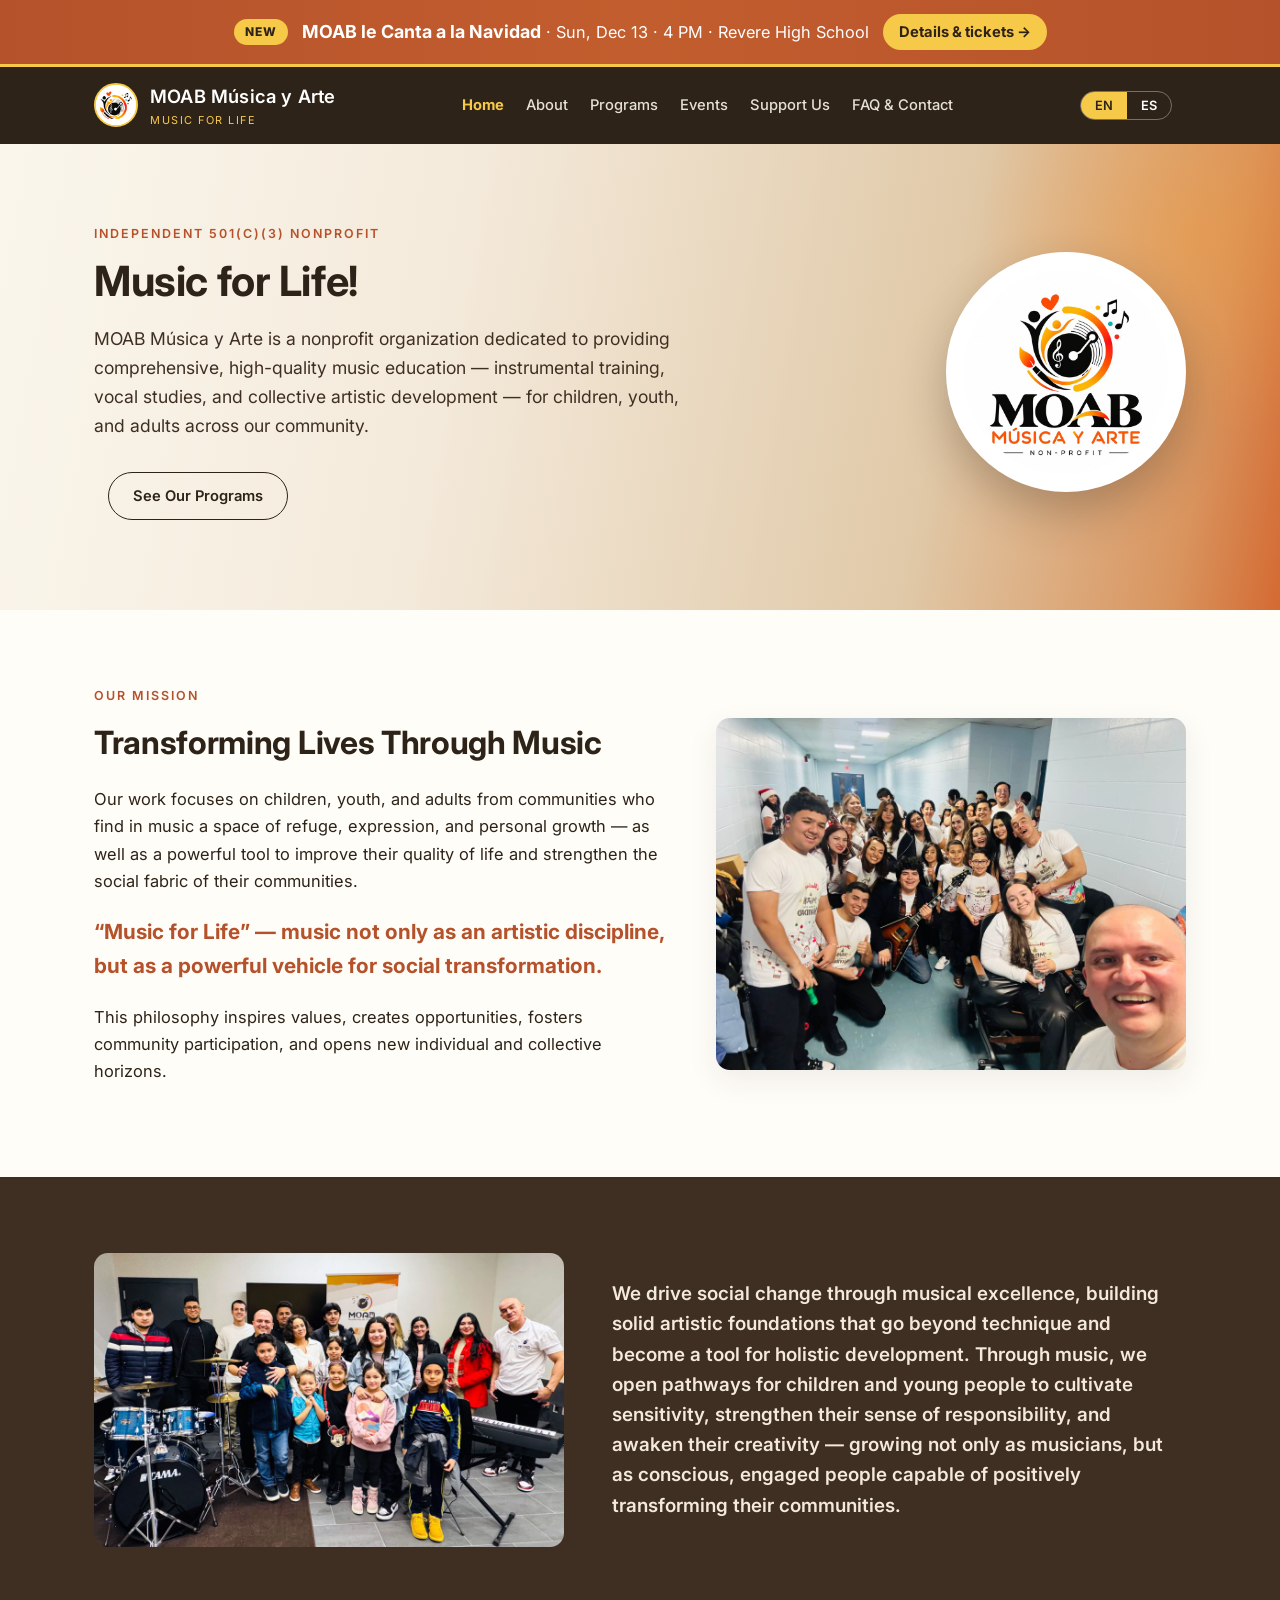
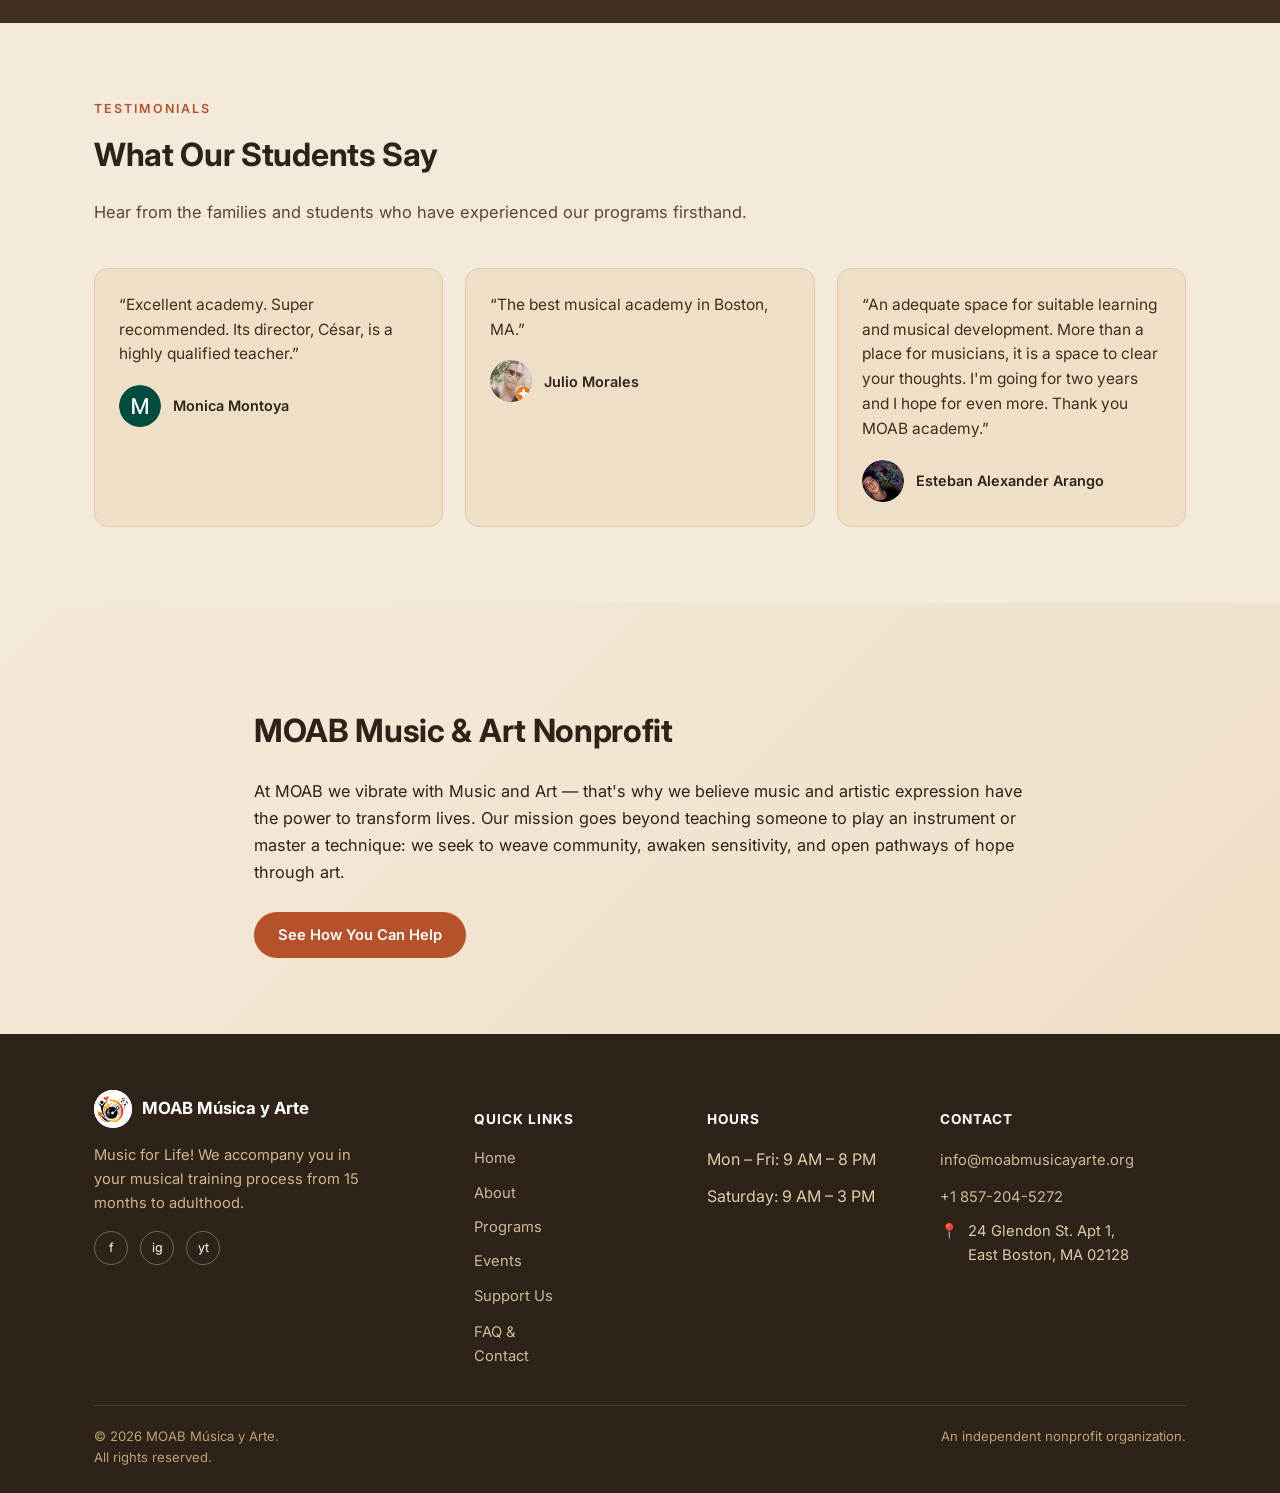
==== commit c6c449d9: "Remove musical promo section from the home page Drop the middle promo section and the compact hero s" ====
--- a/index.html
+++ b/index.html
@@ -11,9 +11,9 @@
 <link rel="stylesheet" href="css/styles.css">
 <script async src="https://widgets.givebutter.com/latest.umd.cjs?acct=FN88a8VwuXgsl26n&p=other"></script>
 </head>
-<body class="has-promo">
-
-<a class="announce-bar" href="pages/musical-navidad-2026.html" data-hide-after="2026-12-14T00:00:00-05:00">
+<body>
+
+<a class="announce-bar" href="pages/musical-navidad-2026.html">
   <span class="announce-tag"><span data-i18n-en>New</span><span data-i18n-es>Nuevo</span></span>
   <span class="announce-text"><strong>MOAB le Canta a la Navidad</strong> · <span data-i18n-en>Sun, Dec 13 · 4 PM · Revere High School</span><span data-i18n-es>Dom 13 dic · 4 PM · Revere High School</span></span>
   <span class="announce-cta"><span data-i18n-en>Details &amp; tickets &rarr;</span><span data-i18n-es>Detalles y entradas &rarr;</span></span>
@@ -64,34 +64,6 @@
   </div>
 </section>
 
-<section class="musical-promo" id="musical-2026" data-hide-after="2026-12-14T00:00:00-05:00">
-  <div class="wrap">
-    <div class="musical-promo-head">
-      <div class="eyebrow"><span data-i18n-en>Upcoming Event · Christmas Musical 2026</span><span data-i18n-es>Próximo Evento · Musical de Navidad 2026</span></div>
-      <h2>MOAB le Canta a la Navidad</h2>
-    </div>
-    <a class="musical-promo-media" href="pages/musical-navidad-2026.html">
-      <img src="images/events/musical-navidad-2026-banner.jpg" alt="Musical 2026 — MOAB le canta a la Navidad">
-    </a>
-    <div class="musical-promo-body">
-      <div>
-        <p class="musical-promo-when">
-          <span data-i18n-en>Sunday, December 13, 2026 · 4:00 PM</span><span data-i18n-es>Domingo 13 de diciembre de 2026 · 4:00 PM</span>
-          <span>Revere High School, Revere, MA</span>
-        </p>
-        <p><span data-i18n-en>60–80 children, youth, and adults on stage in a bilingual journey through Latin American Christmas traditions.</span><span data-i18n-es>De 60 a 80 niños, jóvenes y adultos en escena, en un recorrido bilingüe por las tradiciones navideñas de Latinoamérica.</span></p>
-      </div>
-      <div class="musical-promo-actions">
-        <div class="hero-ctas">
-          <a class="btn btn-gold btn-lg" href="pages/musical-navidad-2026.html#tickets"><span data-i18n-en>Get Tickets — $25</span><span data-i18n-es>Entradas — $25</span></a>
-          <a class="btn btn-light btn-lg" href="pages/musical-navidad-2026.html"><span data-i18n-en>Event Details</span><span data-i18n-es>Detalles del Evento</span></a>
-        </div>
-        <a class="musical-promo-sponsor" href="pages/musical-navidad-2026-sponsors.html"><span data-i18n-en>Own a business? Become a sponsor &rarr;</span><span data-i18n-es>¿Tienes un negocio? Hazte patrocinador &rarr;</span></a>
-      </div>
-    </div>
-  </div>
-</section>
-
 <section class="mission" id="mission">
   <div class="wrap mission-grid">
     <div>
--- a/css/styles.css
+++ b/css/styles.css
@@ -144,11 +144,6 @@
 .hero h1{font-size:2.6rem; line-height:1.15; margin:14px 0 18px; font-weight:700; color:var(--ink);}
 .hero p.lead{font-size:1.1rem; color:var(--brown); max-width:600px; margin-bottom:32px;}
 .hero-ctas{display:flex; gap:14px; flex-wrap:wrap;}
-/* Compact hero while a promo section follows it (reverts automatically when the promo ends) */
-.has-promo .hero{padding:44px 0 48px;}
-.has-promo .hero-logo{width:180px; height:180px; padding:10px;}
-.has-promo .hero h1{font-size:2.3rem; margin:10px 0 12px;}
-.has-promo .hero p.lead{font-size:1.04rem; margin-bottom:22px;}
 
 /* PAGE HERO (inner pages) */
 .page-hero{
@@ -189,28 +184,6 @@
 .section-head h2{font-size:2rem; margin:10px 0 12px; font-weight:700; color:var(--ink);}
 .section-head p{color:var(--muted); font-size:1.03rem;}
 
-.musical-promo{background:var(--ink); color:#fff; padding-top:52px;}
-.musical-promo-head{text-align:center; margin-bottom:26px;}
-.musical-promo-media{display:block; border-radius:var(--radius); overflow:hidden; box-shadow:0 24px 55px rgba(0,0,0,0.45);}
-.musical-promo-media img{width:100%; height:auto; transition:transform .3s ease;}
-.musical-promo-media:hover img{transform:scale(1.015);}
-.musical-promo-body{display:grid; grid-template-columns:1fr auto; gap:36px; align-items:center; margin-top:30px;}
-.musical-promo-actions{display:flex; flex-direction:column; align-items:flex-start;}
-.btn-lg{padding:14px 30px; font-size:1.02rem;}
-.musical-promo .eyebrow{color:var(--yellow);}
-.musical-promo h2{font-size:2.6rem; margin:10px 0 0; color:#fff;}
-.musical-promo p{color:var(--neutral-200); margin:0 0 14px;}
-.musical-promo p.musical-promo-when{color:#fff; font-weight:600;}
-.musical-promo-when span{display:block !important;}
-html[data-lang="en"] .musical-promo-when span[data-i18n-es], html[data-lang="es"] .musical-promo-when span[data-i18n-en]{display:none !important;}
-.musical-promo .hero-ctas{margin-top:0;}
-.btn-light{border:1.5px solid var(--neutral-100); color:var(--neutral-100); background:transparent;}
-.btn-light:hover{background:rgba(255,255,255,0.1);}
-.musical-promo-sponsor{
-  display:inline-block; margin-top:16px; color:var(--sponsor); font-weight:700; font-size:0.95rem; text-decoration:none;
-  border:1.5px solid var(--sponsor); border-radius:999px; padding:9px 20px; transition:background .18s ease, color .18s ease;
-}
-.musical-promo-sponsor:hover{background:var(--sponsor); color:var(--ink);}
 
 .mission{background:var(--paper);}
 .mission-grid{display:grid; grid-template-columns:1.1fr 0.9fr; gap:48px; align-items:center;}
@@ -433,10 +406,7 @@
 @media (max-width:860px){
   .mission-grid, .impact-grid, .contact-grid, .event-detail-grid, .events-feature, .sponsor-why, .sponsor-signup, .sponsor-dates{grid-template-columns:1fr;}
   .tier-grid{grid-template-columns:repeat(2,1fr); row-gap:30px;}
-  .musical-promo-body{grid-template-columns:1fr; gap:20px;}
-  .musical-promo .hero-ctas{justify-content:flex-start;}
   .sponsor-widget{justify-self:center;}
-  .musical-promo h2{font-size:2rem;}
   .events-feature-text{padding:0 24px 24px;}
   .program-grid, .support-grid{grid-template-columns:repeat(2,1fr);}
   .about-features, .about-gallery{grid-template-columns:repeat(2,1fr);}
@@ -449,8 +419,6 @@
   .page-hero-media{order:-1; max-width:360px; margin:0 auto;}
   .hero-inner{flex-direction:column; text-align:center;}
   .hero-logo{width:140px; height:140px; order:-1;}
-  .has-promo .hero{padding:32px 0 36px;}
-  .has-promo .hero-logo{width:110px; height:110px; padding:8px;}
   .hero-ctas{justify-content:center;}
   nav{
     display:none; position:absolute; top:100%; left:0; right:0; background:var(--ink);
